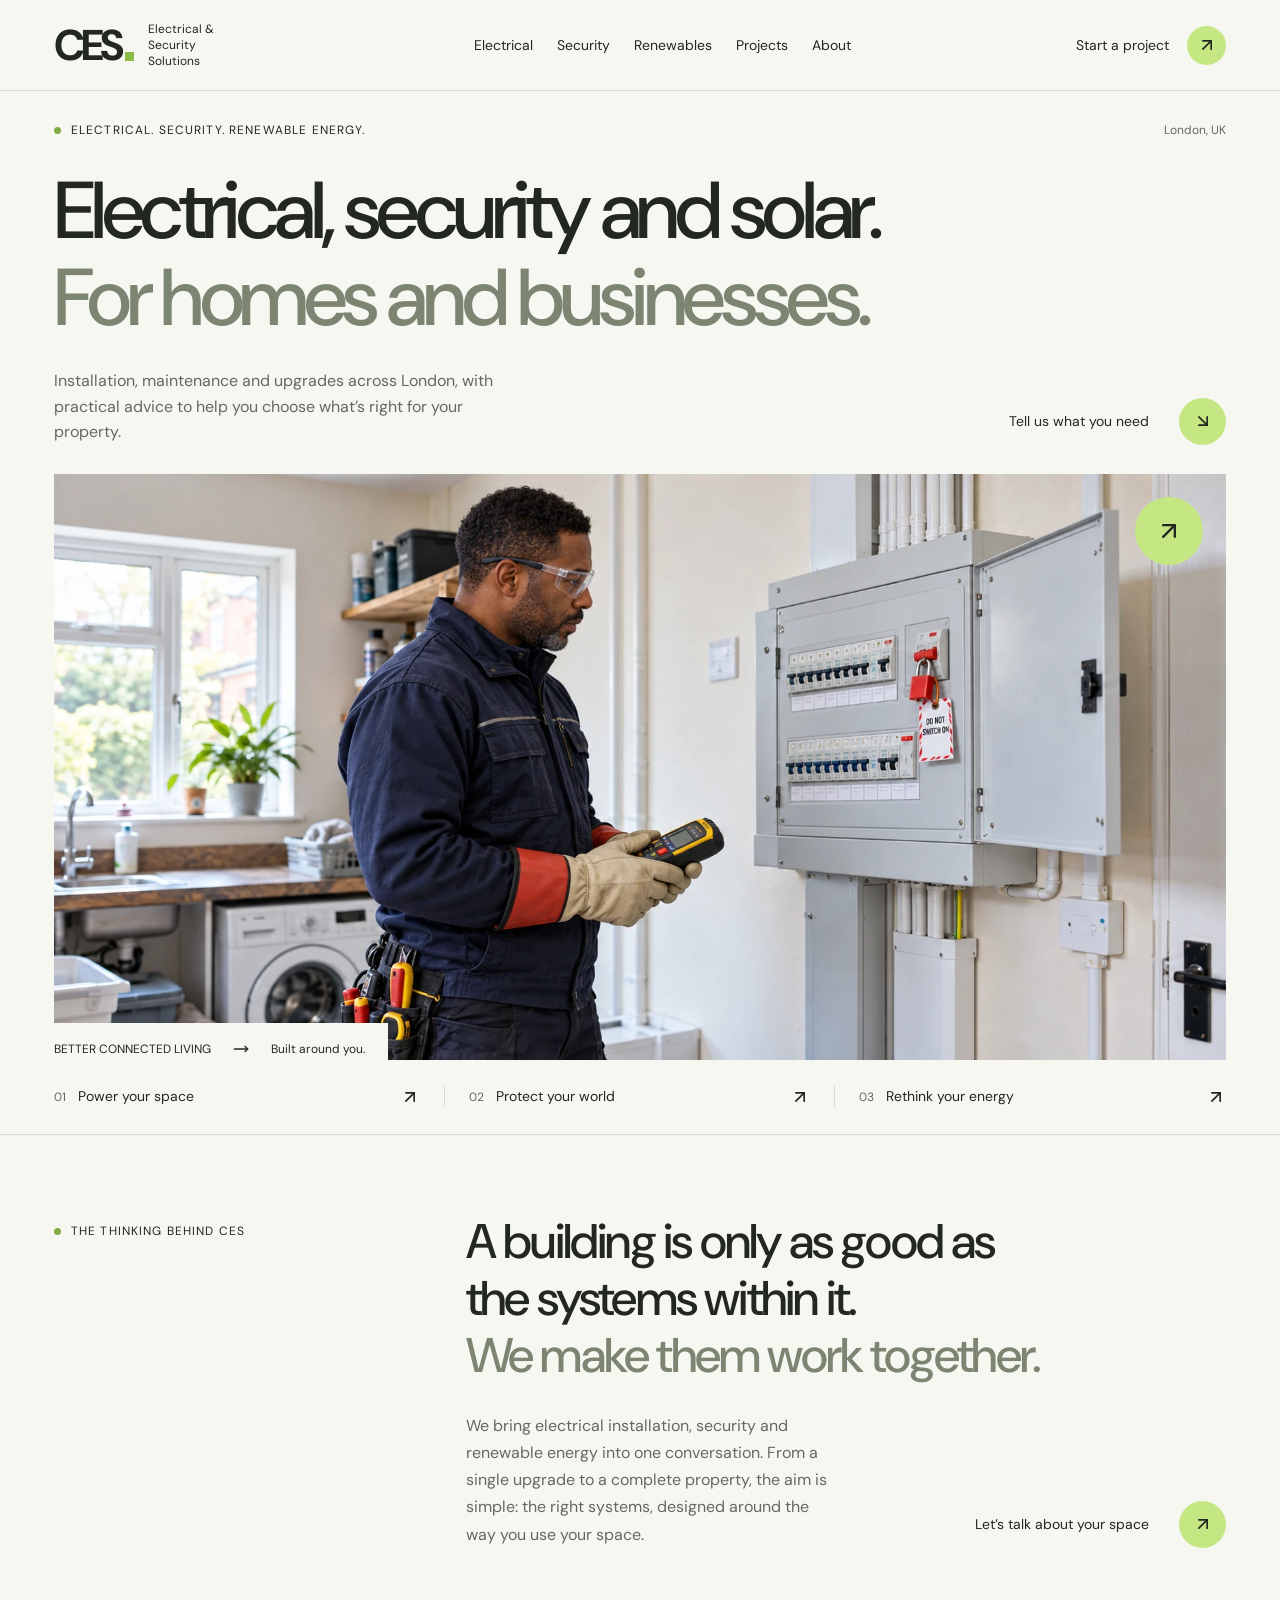
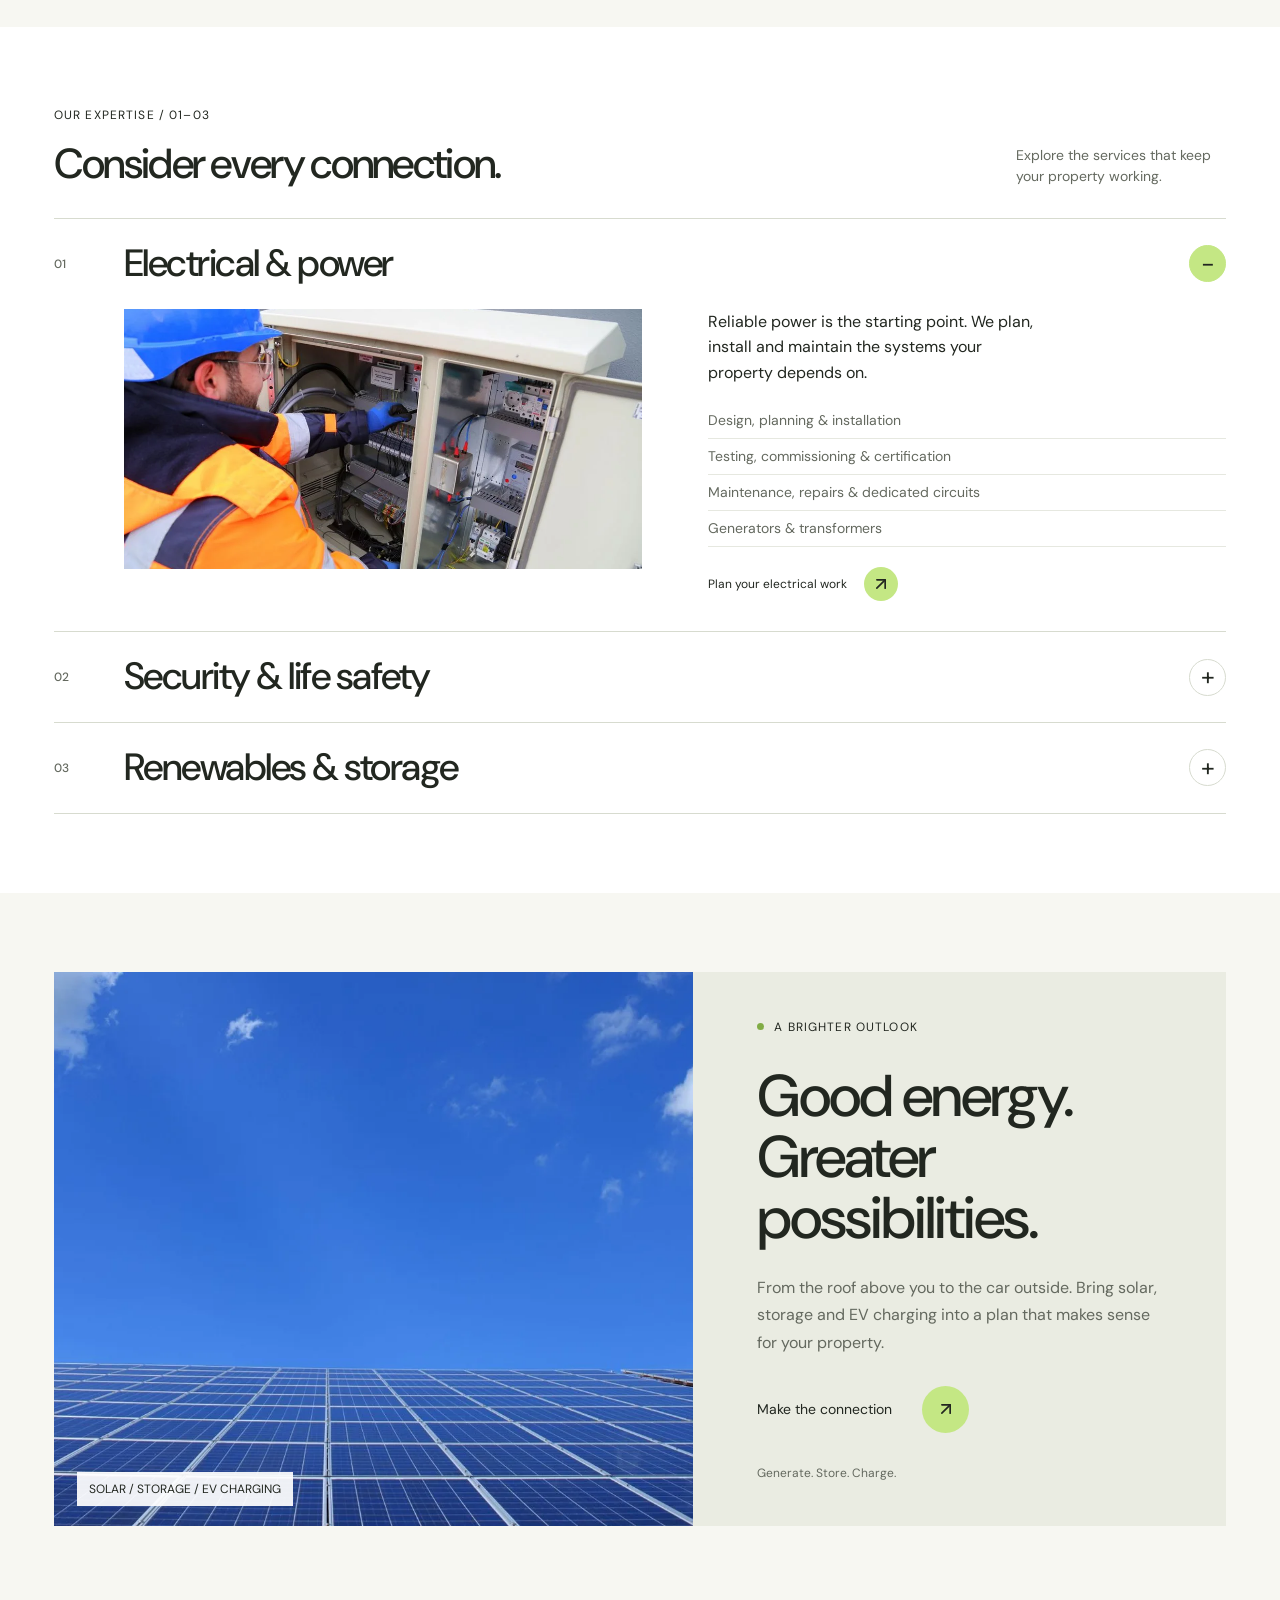
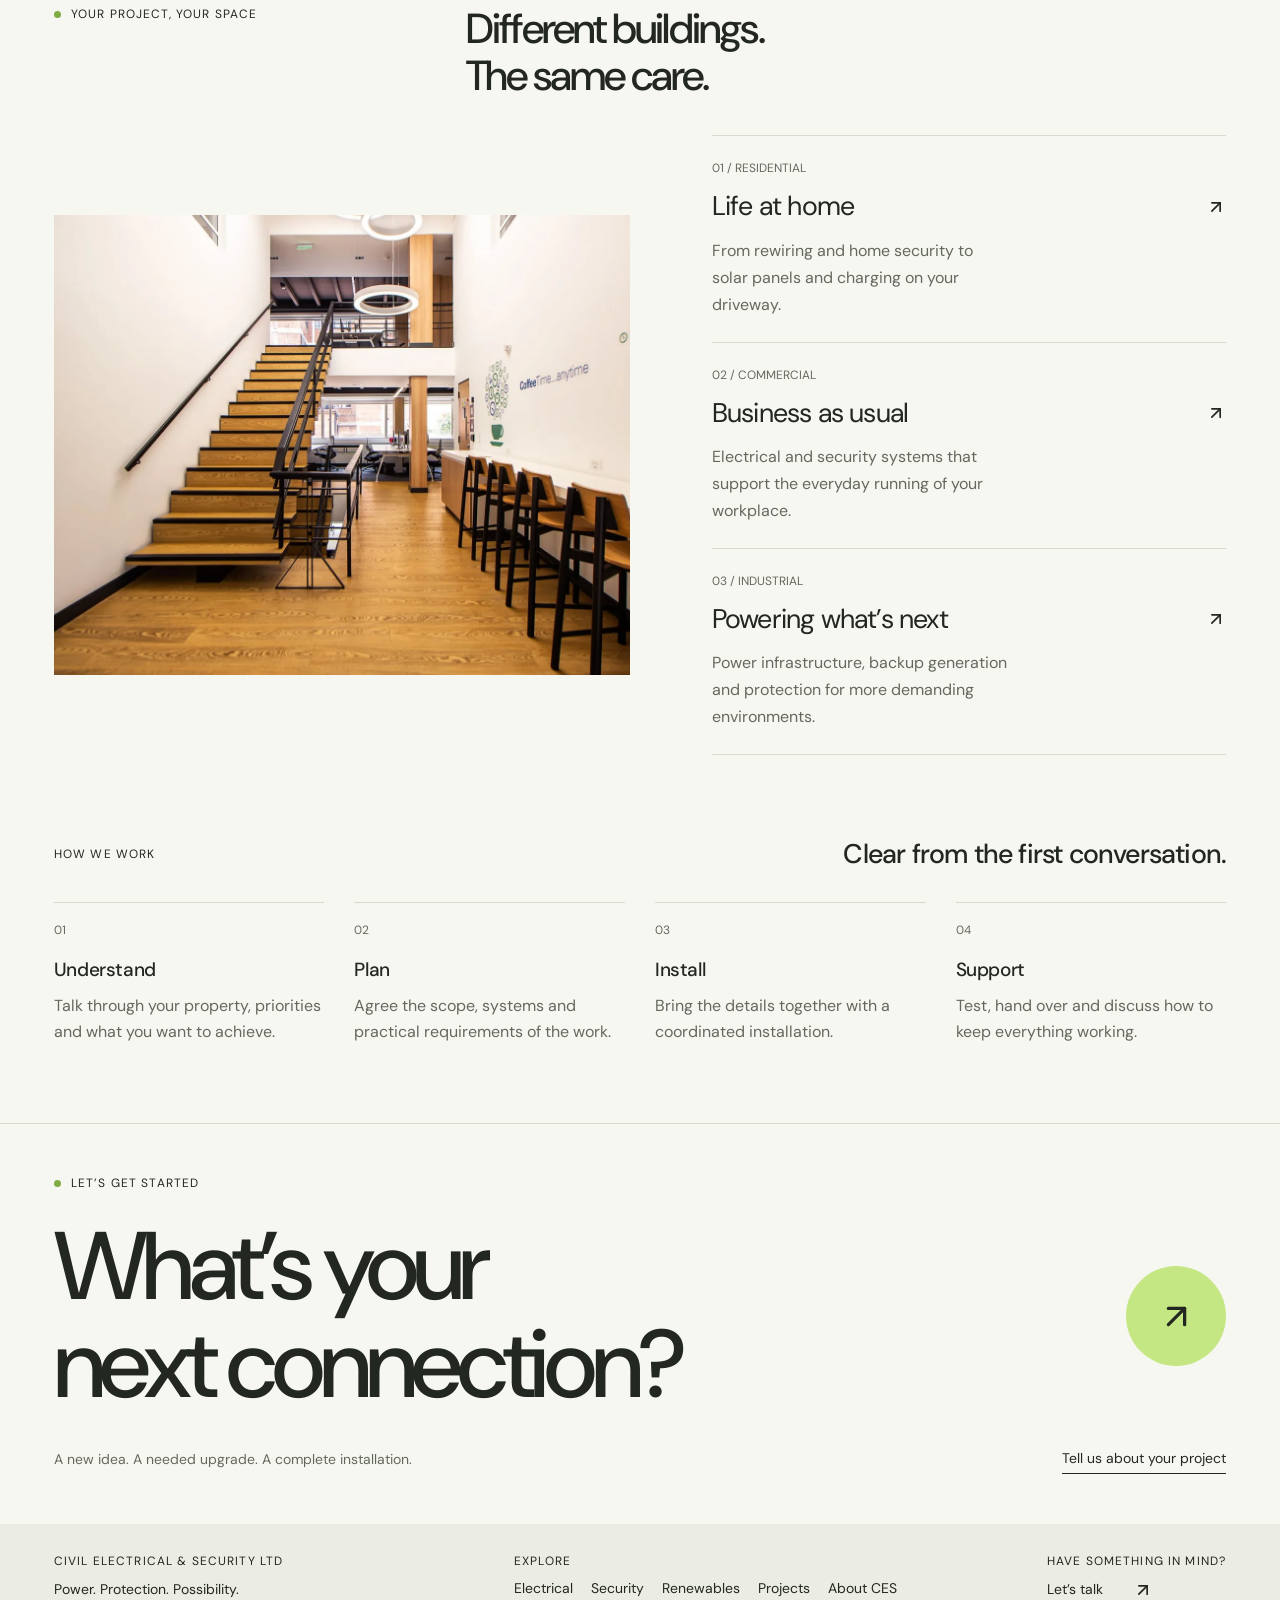
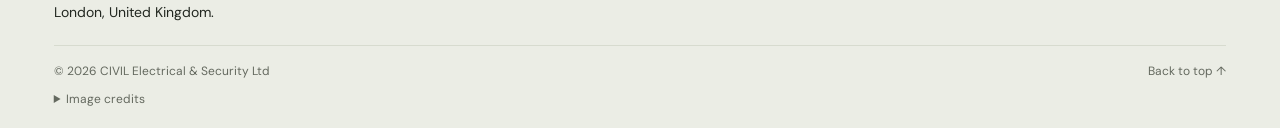
==== public/index.html @ d357e05a "Add files via upload" ====
<!doctype html>
<html lang="en-GB"><head><meta charset="utf-8"><meta name="viewport" content="width=device-width,initial-scale=1"><title>CES | Electrical, Security &amp; Renewable Energy</title><meta name="description" content="Electrical installation, security, solar, battery storage and EV charging for homes and businesses across London. Talk to CIVIL Electrical &amp; Security Ltd about your project."><link rel="icon" href="./favicon.svg" type="image/svg+xml"><link rel="stylesheet" href="./styles.css"><script defer src="./site.js"></script></head><body><link rel="preload" as="image" href="./images/electrician-hero.webp" fetchPriority="high"/><div id="ces-editorial"><a class="ce-skip" href="#ce-home">Skip to content</a><header class="ce-header ce-pad"><a class="ce-brand" href="#ce-home" aria-label="CES home"><span class="ce-wordmark">CES</span><span class="ce-brand-name">Electrical &amp;<br/>Security Solutions</span></a><nav class="ce-nav" aria-label="Main navigation"><a href="#ce-services" data-open="electrical">Electrical</a><a href="#ce-services" data-open="security">Security</a><a href="#ce-energy">Renewables</a><a href="#ce-spaces">Projects</a><a href="#ce-about">About</a></nav><a class="ce-header-cta" href="#ce-contact">Start a project <span class="ce-circle"><svg xmlns="http://www.w3.org/2000/svg" width="24" height="24" viewBox="0 0 24 24" fill="none" stroke="currentColor" stroke-width="2" stroke-linecap="round" stroke-linejoin="round" class="lucide lucide-arrow-up-right" aria-hidden="true"><path d="M7 7h10v10"></path><path d="M7 17 17 7"></path></svg></span></a><button class="ce-menu cursor-interaction" aria-label="Toggle navigation" aria-expanded="false" aria-controls="ce-mobile"><svg xmlns="http://www.w3.org/2000/svg" width="24" height="24" viewBox="0 0 24 24" fill="none" stroke="currentColor" stroke-width="2" stroke-linecap="round" stroke-linejoin="round" class="lucide lucide-menu" aria-hidden="true"><path d="M4 5h16"></path><path d="M4 12h16"></path><path d="M4 19h16"></path></svg></button></header><nav id="ce-mobile" class="ce-mobile ce-pad" aria-label="Mobile navigation" hidden=""><a href="#ce-services" data-open="electrical">Electrical</a><a href="#ce-services" data-open="security">Security</a><a href="#ce-energy">Renewables</a><a href="#ce-spaces">Projects</a><a href="#ce-about">About</a><a href="#ce-contact">Start a project</a></nav><main id="ce-home"><section class="ce-hero ce-pad"><div class="ce-hero-top"><span class="ce-kicker"><span class="ce-dot"></span>Electrical. Security. Renewable energy.</span><span class="ce-location">London, UK</span></div><h1>Electrical, security and solar.<br/><span>For homes and businesses.</span></h1><div class="ce-hero-bottom"><p>Installation, maintenance and upgrades across London, with practical advice to help you choose what’s right for your property.</p><a class="ce-link" href="#ce-contact">Tell us what you need <span class="ce-circle"><svg xmlns="http://www.w3.org/2000/svg" width="24" height="24" viewBox="0 0 24 24" fill="none" stroke="currentColor" stroke-width="2" stroke-linecap="round" stroke-linejoin="round" class="lucide lucide-arrow-down-right" aria-hidden="true"><path d="m7 7 10 10"></path><path d="M17 7v10H7"></path></svg></span></a></div><figure class="ce-hero-media"><img fetchPriority="high" src="./images/electrician-hero.webp" alt="Electrician wearing protective glasses and gloves inspecting an isolated electrical distribution board"/><a class="ce-image-corner" href="#ce-contact" aria-label="Start your project"><svg xmlns="http://www.w3.org/2000/svg" width="24" height="24" viewBox="0 0 24 24" fill="none" stroke="currentColor" stroke-width="2" stroke-linecap="round" stroke-linejoin="round" class="lucide lucide-arrow-up-right" aria-hidden="true"><path d="M7 7h10v10"></path><path d="M7 17 17 7"></path></svg></a><figcaption class="ce-image-note"><span>BETTER CONNECTED LIVING</span><svg xmlns="http://www.w3.org/2000/svg" width="24" height="24" viewBox="0 0 24 24" fill="none" stroke="currentColor" stroke-width="2" stroke-linecap="round" stroke-linejoin="round" class="lucide lucide-move-right" aria-hidden="true"><path d="M18 8L22 12L18 16"></path><path d="M2 12H22"></path></svg><span>Built around you.</span></figcaption></figure></section><div class="ce-stripe ce-pad"><a href="#ce-services" data-open="electrical"><span><small>01</small>Power your space</span><svg xmlns="http://www.w3.org/2000/svg" width="24" height="24" viewBox="0 0 24 24" fill="none" stroke="currentColor" stroke-width="2" stroke-linecap="round" stroke-linejoin="round" class="lucide lucide-arrow-up-right" aria-hidden="true"><path d="M7 7h10v10"></path><path d="M7 17 17 7"></path></svg></a><a href="#ce-services" data-open="security"><span><small>02</small>Protect your world</span><svg xmlns="http://www.w3.org/2000/svg" width="24" height="24" viewBox="0 0 24 24" fill="none" stroke="currentColor" stroke-width="2" stroke-linecap="round" stroke-linejoin="round" class="lucide lucide-arrow-up-right" aria-hidden="true"><path d="M7 7h10v10"></path><path d="M7 17 17 7"></path></svg></a><a href="#ce-energy"><span><small>03</small>Rethink your energy</span><svg xmlns="http://www.w3.org/2000/svg" width="24" height="24" viewBox="0 0 24 24" fill="none" stroke="currentColor" stroke-width="2" stroke-linecap="round" stroke-linejoin="round" class="lucide lucide-arrow-up-right" aria-hidden="true"><path d="M7 7h10v10"></path><path d="M7 17 17 7"></path></svg></a></div><section class="ce-intro ce-section ce-pad" id="ce-about"><span class="ce-kicker"><span class="ce-dot"></span>The thinking behind CES</span><div><h2>A building is only as good as<br/>the systems within it.<br/><span>We make them work together.</span></h2><div class="ce-intro-bottom"><p>We bring electrical installation, security and renewable energy into one conversation. From a single upgrade to a complete property, the aim is simple: the right systems, designed around the way you use your space.</p><a class="ce-link" href="#ce-contact">Let’s talk about your space <span class="ce-circle"><svg xmlns="http://www.w3.org/2000/svg" width="24" height="24" viewBox="0 0 24 24" fill="none" stroke="currentColor" stroke-width="2" stroke-linecap="round" stroke-linejoin="round" class="lucide lucide-arrow-up-right" aria-hidden="true"><path d="M7 7h10v10"></path><path d="M7 17 17 7"></path></svg></span></a></div></div></section><section class="ce-services ce-section ce-pad" id="ce-services"><div class="ce-service-heading"><div><span class="ce-kicker">Our expertise / 01–03</span><h2 style="margin-top:17px">Consider every connection.</h2></div><p>Explore the services that keep your property working.</p></div><article class="ce-service-item"><h3><button type="button" class="ce-service-toggle cursor-interaction" data-service="electrical" aria-expanded="true" aria-controls="ce-panel-electrical"><small>01</small><span>Electrical &amp; power</span><span class="ce-toggle-icon" aria-hidden="true">−</span></button></h3><div id="ce-panel-electrical" class="ce-service-body"><figure class="ce-service-picture"><img src="./images/electrical-installation.webp" alt="Electrician carrying out work on an electrical distribution panel" loading="lazy"/></figure><div><p>Reliable power is the starting point. We plan, install and maintain the systems your property depends on.</p><ul><li>Design, planning &amp; installation</li><li>Testing, commissioning &amp; certification</li><li>Maintenance, repairs &amp; dedicated circuits</li><li>Generators &amp; transformers</li></ul><a class="ce-link" href="#ce-contact" data-enquiry="electrical">Plan your electrical work <span class="ce-circle"><svg xmlns="http://www.w3.org/2000/svg" width="24" height="24" viewBox="0 0 24 24" fill="none" stroke="currentColor" stroke-width="2" stroke-linecap="round" stroke-linejoin="round" class="lucide lucide-arrow-up-right" aria-hidden="true"><path d="M7 7h10v10"></path><path d="M7 17 17 7"></path></svg></span></a></div></div></article><article class="ce-service-item"><h3><button type="button" class="ce-service-toggle cursor-interaction" data-service="security" aria-expanded="false" aria-controls="ce-panel-security"><small>02</small><span>Security &amp; life safety</span><span class="ce-toggle-icon" aria-hidden="true">+</span></button></h3><div id="ce-panel-security" class="ce-service-body" hidden=""><figure class="ce-service-picture ce-security"><img src="./images/security-camera.webp" alt="Wall-mounted surveillance camera" loading="lazy"/></figure><div><p>Protect the people and places that matter, with security systems planned as part of the whole building.</p><ul><li>CCTV &amp; surveillance systems</li><li>Access control &amp; intruder alarms</li><li>Fire alarms &amp; emergency lighting</li><li>Integrated smart security networks</li></ul><a class="ce-link" href="#ce-contact" data-enquiry="security">Talk about protection <span class="ce-circle"><svg xmlns="http://www.w3.org/2000/svg" width="24" height="24" viewBox="0 0 24 24" fill="none" stroke="currentColor" stroke-width="2" stroke-linecap="round" stroke-linejoin="round" class="lucide lucide-arrow-up-right" aria-hidden="true"><path d="M7 7h10v10"></path><path d="M7 17 17 7"></path></svg></span></a></div></div></article><article class="ce-service-item"><h3><button type="button" class="ce-service-toggle cursor-interaction" data-service="renewables" aria-expanded="false" aria-controls="ce-panel-renewables"><small>03</small><span>Renewables &amp; storage</span><span class="ce-toggle-icon" aria-hidden="true">+</span></button></h3><div id="ce-panel-renewables" class="ce-service-body" hidden=""><figure class="ce-service-picture"><img src="./images/solar-building.webp" alt="Solar panels integrated into a building roof in daylight" loading="lazy"/></figure><div><p>Make energy part of your property’s future. Generate it, store it and use it where it matters.</p><ul><li>Solar photovoltaic systems</li><li>Battery storage &amp; inverters</li><li>EV charger supply &amp; installation</li><li>Power planning &amp; system integration</li></ul><a class="ce-link" href="#ce-contact" data-enquiry="renewables">Explore your energy options <span class="ce-circle"><svg xmlns="http://www.w3.org/2000/svg" width="24" height="24" viewBox="0 0 24 24" fill="none" stroke="currentColor" stroke-width="2" stroke-linecap="round" stroke-linejoin="round" class="lucide lucide-arrow-up-right" aria-hidden="true"><path d="M7 7h10v10"></path><path d="M7 17 17 7"></path></svg></span></a></div></div></article></section><section class="ce-section"><div class="ce-energy" id="ce-energy"><figure class="ce-energy-photo"><img src="./images/solar-daylight.webp" alt="Blue solar panels beneath a bright sky" loading="lazy"/><span>SOLAR / STORAGE / EV CHARGING</span></figure><div class="ce-energy-content"><span class="ce-kicker"><span class="ce-dot"></span>A brighter outlook</span><h2>Good energy.<br/>Greater<br/>possibilities.</h2><p>From the roof above you to the car outside. Bring solar, storage and EV charging into a plan that makes sense for your property.</p><a class="ce-link" href="#ce-contact" data-enquiry="renewables">Make the connection <span class="ce-circle"><svg xmlns="http://www.w3.org/2000/svg" width="24" height="24" viewBox="0 0 24 24" fill="none" stroke="currentColor" stroke-width="2" stroke-linecap="round" stroke-linejoin="round" class="lucide lucide-arrow-up-right" aria-hidden="true"><path d="M7 7h10v10"></path><path d="M7 17 17 7"></path></svg></span></a><div class="ce-energy-tags">Generate. Store. Charge.</div></div></div></section><section class="ce-section ce-pad" id="ce-spaces" style="padding-top:0"><div class="ce-spaces-head"><span class="ce-kicker"><span class="ce-dot"></span>Your project, your space</span><h2>Different buildings.<br/>The same care.</h2></div><div class="ce-spaces-grid"><figure class="ce-interior"><img src="./images/workplace.webp" alt="Light-filled workplace with integrated lighting and open interiors" loading="lazy"/></figure><div><div class="ce-space"><small>01 / RESIDENTIAL</small><a href="#ce-contact" data-property="residential">Life at home <svg xmlns="http://www.w3.org/2000/svg" width="24" height="24" viewBox="0 0 24 24" fill="none" stroke="currentColor" stroke-width="2" stroke-linecap="round" stroke-linejoin="round" class="lucide lucide-arrow-up-right" aria-hidden="true"><path d="M7 7h10v10"></path><path d="M7 17 17 7"></path></svg></a><p>From rewiring and home security to solar panels and charging on your driveway.</p></div><div class="ce-space"><small>02 / COMMERCIAL</small><a href="#ce-contact" data-property="commercial">Business as usual <svg xmlns="http://www.w3.org/2000/svg" width="24" height="24" viewBox="0 0 24 24" fill="none" stroke="currentColor" stroke-width="2" stroke-linecap="round" stroke-linejoin="round" class="lucide lucide-arrow-up-right" aria-hidden="true"><path d="M7 7h10v10"></path><path d="M7 17 17 7"></path></svg></a><p>Electrical and security systems that support the everyday running of your workplace.</p></div><div class="ce-space"><small>03 / INDUSTRIAL</small><a href="#ce-contact" data-property="industrial">Powering what’s next <svg xmlns="http://www.w3.org/2000/svg" width="24" height="24" viewBox="0 0 24 24" fill="none" stroke="currentColor" stroke-width="2" stroke-linecap="round" stroke-linejoin="round" class="lucide lucide-arrow-up-right" aria-hidden="true"><path d="M7 7h10v10"></path><path d="M7 17 17 7"></path></svg></a><p>Power infrastructure, backup generation and protection for more demanding environments.</p></div></div></div></section><section class="ce-process ce-section ce-pad"><div class="ce-process-title"><span class="ce-kicker">How we work</span><h2>Clear from the first conversation.</h2></div><div class="ce-steps"><div class="ce-step"><small>01</small><h3>Understand</h3><p>Talk through your property, priorities and what you want to achieve.</p></div><div class="ce-step"><small>02</small><h3>Plan</h3><p>Agree the scope, systems and practical requirements of the work.</p></div><div class="ce-step"><small>03</small><h3>Install</h3><p>Bring the details together with a coordinated installation.</p></div><div class="ce-step"><small>04</small><h3>Support</h3><p>Test, hand over and discuss how to keep everything working.</p></div></div></section><section class="ce-contact ce-pad" id="ce-contact"><span class="ce-kicker"><span class="ce-dot"></span>Let’s get started</span><div class="ce-contact-heading"><h2>What’s your<br/>next connection?</h2><button class="ce-start cursor-interaction" type="button" aria-label="Open project enquiry" aria-controls="ce-enquiry" aria-expanded="false"><svg xmlns="http://www.w3.org/2000/svg" width="24" height="24" viewBox="0 0 24 24" fill="none" stroke="currentColor" stroke-width="2" stroke-linecap="round" stroke-linejoin="round" class="lucide lucide-arrow-up-right" aria-hidden="true"><path d="M7 7h10v10"></path><path d="M7 17 17 7"></path></svg></button></div><div class="ce-contact-bottom"><p>A new idea. A needed upgrade. A complete installation.</p><button type="button" class="ce-open-form cursor-interaction" aria-controls="ce-enquiry" aria-expanded="false">Tell us about your project</button></div><div class="ce-form-wrap" id="ce-enquiry" hidden=""><form id="enquiry-form" class="enquiry-form"><label class="field">Your name<input required="" maxLength="100" autoComplete="name" placeholder="Full name" name="name"/></label><label class="field">Email address<input type="email" required="" maxLength="200" autoComplete="email" placeholder="you@example.com" name="email"/></label><label class="field">Phone number (optional)<input type="tel" maxLength="35" autoComplete="tel" placeholder="Optional" name="phone"/></label><label class="field">Project postcode<input required="" maxLength="15" autoComplete="postal-code" placeholder="e.g. W1A 1AA" name="postcode"/></label><label class="field">What can we help with?<select name="service" required=""><option value="" disabled="" selected="">Choose a service</option><option value="electrical">Electrical &amp; power</option><option value="security">Security &amp; life safety</option><option value="renewables">Renewable energy &amp; storage</option><option value="multiple">More than one service</option></select></label><label class="field">Property type<select name="customer" required=""><option value="" disabled="" selected="">Choose property type</option><option value="residential">Residential</option><option value="commercial">Commercial</option><option value="industrial">Industrial</option><option value="other">Other / not sure</option></select></label><label class="field full">Tell us about your project<textarea name="message" required="" minLength="10" maxLength="4000" placeholder="What do you need, and when are you hoping to get started?"></textarea></label><label class="honeypot" aria-hidden="true">Website<input tabindex="-1" autoComplete="off" name="website"/></label><p class="form-privacy full">Your details will be stored with your enquiry so CES can review your project. Only share information you are comfortable providing for this purpose.</p><p id="form-error" class="form-error full" role="alert" hidden=""></p><button type="submit" class="button submit-button full">Send project enquiry<svg xmlns="http://www.w3.org/2000/svg" width="24" height="24" viewBox="0 0 24 24" fill="none" stroke="currentColor" stroke-width="2" stroke-linecap="round" stroke-linejoin="round" class="lucide lucide-arrow-up-right" aria-hidden="true"><path d="M7 7h10v10"></path><path d="M7 17 17 7"></path></svg></button></form><div id="form-success" class="form-success" role="status" hidden=""><h3>Your enquiry is saved.</h3><p>Thank you for sharing your project details.</p><p>Reference: <strong id="enquiry-reference"></strong></p><button class="button" id="new-enquiry" type="button">Start another enquiry<svg xmlns="http://www.w3.org/2000/svg" width="24" height="24" viewBox="0 0 24 24" fill="none" stroke="currentColor" stroke-width="2" stroke-linecap="round" stroke-linejoin="round" class="lucide lucide-arrow-up-right" aria-hidden="true"><path d="M7 7h10v10"></path><path d="M7 17 17 7"></path></svg></button></div></div></section></main><footer class="ce-footer ce-pad"><div class="ce-footer-main"><div><span class="ce-kicker">CIVIL Electrical &amp; Security Ltd</span><p>Power. Protection. Possibility.<br/>London, United Kingdom.</p></div><div><span class="ce-kicker">Explore</span><nav class="ce-footer-links" aria-label="Footer navigation"><a href="#ce-services" data-open="electrical">Electrical</a><a href="#ce-services" data-open="security">Security</a><a href="#ce-energy">Renewables</a><a href="#ce-spaces">Projects</a><a href="#ce-about">About CES</a></nav></div><div><span class="ce-kicker">Have something in mind?</span><a class="ce-link" href="#ce-contact">Let’s talk <svg xmlns="http://www.w3.org/2000/svg" width="24" height="24" viewBox="0 0 24 24" fill="none" stroke="currentColor" stroke-width="2" stroke-linecap="round" stroke-linejoin="round" class="lucide lucide-arrow-up-right" aria-hidden="true"><path d="M7 7h10v10"></path><path d="M7 17 17 7"></path></svg></a></div></div><div class="ce-footer-bottom"><span>© 2026 CIVIL Electrical &amp; Security Ltd</span><a href="#ce-home">Back to top ↑</a></div><details class="ce-credits"><summary>Image credits</summary><p>Images illustrate service applications and are not presented as completed CES work. Hero: original commissioned illustration. Stock photography: <a href="https://www.pexels.com/photo/electrician-by-fuse-box-17842832/" target="_blank" rel="noopener">Electrical: Fatih Yurtman</a>; <a href="https://www.pexels.com/photo/white-surveillance-camera-3205737/" target="_blank" rel="noopener">Security: cottonbro studio</a>; <a href="https://www.pexels.com/photo/blue-solar-panels-under-sunny-sky-371900/" target="_blank" rel="noopener">Solar panels</a>; <a href="https://www.pexels.com/photo/modern-building-with-solar-panels-under-clear-sky-37615218/" target="_blank" rel="noopener">Solar building</a>; <a href="https://www.pexels.com/photo/contemporary-office-space-8476467/" target="_blank" rel="noopener">Interior: Gustavo Galeano Maz</a>. All via Pexels.</p></details></footer></div><noscript><p style="padding:20px">Please enable JavaScript to use the navigation menu and enquiry form.</p></noscript></body></html>
---- public/styles.css ----
@import url('https://fonts.googleapis.com/css2?family=DM+Sans:wght@400;500;600;700&display=swap');
:root{--background:#f7f7f2;--foreground:#222720;--card:#fff;--card-foreground:#222720;--popover:#fff;--popover-foreground:#222720;--primary:#c4e784;--primary-foreground:#222720;--secondary:#ebede5;--secondary-foreground:#222720;--muted:#ebede5;--muted-foreground:#64695f;--accent:#ebede5;--accent-foreground:#222720;--destructive:#a52d28;--border:#d7dbcf;--input:#d7dbcf;--ring:#467322;--radius:0px}
html{scroll-behavior:smooth}body{margin:0;background:#f7f7f2;color:#222720;font-family:'DM Sans',Arial,sans-serif;font-size:16px} [data-slot=select-content]{font-size:16px;background:white;color:#222720}

#ces-editorial{
 --ce-paper:#f7f7f2;--ce-ink:#222720;--ce-muted:#64695f;--ce-line:#d7dbcf;--ce-green:#c4e784;--ce-deep:#467322;
 color-scheme:light;background:var(--ce-paper);color:var(--ce-ink);font-family:'DM Sans',Arial,sans-serif;font-size:15px;line-height:1.5;width:100%;isolation:isolate;
 *{box-sizing:border-box} h1,h2,h3,p,figure{margin:0} h1,h2,h3{font-family:inherit;font-weight:500} a{color:inherit;text-decoration:none} button,input,select,textarea{font:inherit} button{color:inherit} img{display:block;width:100%;height:100%;object-fit:cover} svg{width:20px;height:20px;flex-shrink:0} [hidden]{display:none!important} button,a{touch-action:manipulation} a:hover{color:var(--ce-deep)}
 .ce-pad{padding-left:4.2%;padding-right:4.2%}.ce-kicker{font-size:11px;letter-spacing:1.15px;text-transform:uppercase;display:flex;align-items:center;gap:10px}.ce-dot{width:7px;height:7px;background:#81ac45;border-radius:50%;display:inline-block;flex-shrink:0}.ce-header{height:91px;display:flex;align-items:center;justify-content:space-between;border-bottom:1px solid var(--ce-line);gap:24px}.ce-brand{display:flex;align-items:center;gap:14px}.ce-wordmark{font-size:43px;letter-spacing:-4px;line-height:1;font-weight:700;display:flex;align-items:flex-end}.ce-wordmark::after{content:'';display:block;width:9px;height:9px;background:#8cbc45;margin:0 0 6px 5px}.ce-brand-name{font-size:10px;line-height:1.35;max-width:100px}.ce-nav{display:flex;gap:24px;font-size:12px}.ce-header-cta{font-size:12px;display:flex;align-items:center;gap:18px}.ce-circle{display:inline-flex;align-items:center;justify-content:center;background:var(--ce-green);border-radius:50%;width:39px;height:39px;flex-shrink:0}.ce-menu{display:none;border:1px solid var(--ce-line);background:transparent;padding:10px;border-radius:50%}.ce-mobile{padding-top:14px;padding-bottom:14px;border-bottom:1px solid var(--ce-line)}.ce-mobile a{display:block;padding:10px}
 .ce-hero{padding-top:30px}.ce-hero-top{display:flex;justify-content:space-between;gap:20px;align-items:center}.ce-location{font-size:11px;color:var(--ce-muted)}.ce-hero h1{font-size:clamp(48px,8.5vw,116px);line-height:1.02;letter-spacing:-.06em;margin:28px 0 27px}.ce-hero h1 span{color:#7c8571}.ce-hero-bottom{display:flex;align-items:end;justify-content:space-between;gap:30px;margin-bottom:29px}.ce-hero-bottom p{max-width:440px;font-size:14px;color:var(--ce-muted);line-height:1.6}.ce-link{display:inline-flex;gap:30px;align-items:center;font-size:13px;white-space:nowrap}.ce-link .ce-circle{width:47px;height:47px}.ce-link:hover .ce-circle{background:#afd66a;transform:translateX(3px)}.ce-circle{transition:transform .2s,background .2s}.ce-hero-media{position:relative;height:420px;overflow:hidden}.ce-hero-media img{object-position:50% 54%}.ce-image-note{position:absolute;left:0;bottom:0;background:var(--ce-paper);padding:17px 23px 2px 0;display:flex;gap:22px;align-items:center;font-size:11px}.ce-image-note svg{width:16px;height:16px}.ce-image-corner{position:absolute;right:23px;top:23px;background:var(--ce-green);height:68px;width:68px;border-radius:50%;display:flex;align-items:center;justify-content:center}.ce-image-corner svg{width:28px;height:28px}.ce-stripe{display:grid;grid-template-columns:repeat(3,1fr);border-bottom:1px solid var(--ce-line);padding-top:26px;padding-bottom:27px}.ce-stripe a{display:flex;align-items:center;justify-content:space-between;gap:12px;padding:0 24px;border-right:1px solid var(--ce-line);font-size:14px}.ce-stripe a:first-child{padding-left:0}.ce-stripe a:last-child{border:0;padding-right:0}.ce-stripe small{font-size:10px;color:var(--ce-muted);margin-right:12px}
 .ce-section{padding-top:79px;padding-bottom:79px}.ce-intro{display:grid;grid-template-columns:1fr 2.1fr;gap:50px}.ce-intro .ce-kicker{align-self:start;margin-top:8px}.ce-intro h2{font-size:clamp(29px,3.8vw,50px);letter-spacing:-1.8px;line-height:1.17}.ce-intro h2 span{color:#7c8571}.ce-intro-bottom{display:grid;grid-template-columns:1fr 1fr;gap:28px;margin-top:27px}.ce-intro-bottom p{font-size:13px;line-height:1.7;color:var(--ce-muted)}.ce-intro-bottom .ce-link{align-self:end;justify-self:end}
 .ce-services{background:#fff}.ce-service-heading{display:flex;justify-content:space-between;gap:30px;align-items:end;margin-bottom:31px}.ce-service-heading h2{font-size:42px;letter-spacing:-1.7px;line-height:1.1}.ce-service-heading>p{font-size:12px;color:var(--ce-muted);max-width:210px}.ce-service-item{border-top:1px solid var(--ce-line)}.ce-service-item:last-child{border-bottom:1px solid var(--ce-line)}.ce-service-toggle{background:none;border:0;display:grid;grid-template-columns:55px 1fr 45px;gap:15px;align-items:center;width:100%;text-align:left;padding:22px 0}.ce-service-toggle>small{font-size:11px;align-self:center;color:var(--ce-muted)}.ce-service-toggle>span:nth-child(2){font-size:38px;letter-spacing:-1.5px;line-height:1.2}.ce-toggle-icon{height:37px;width:37px;border:1px solid var(--ce-line);border-radius:50%;display:flex;align-items:center;justify-content:center;justify-self:end;font-size:25px;font-weight:400}.ce-service-toggle[aria-expanded=true] .ce-toggle-icon{background:var(--ce-green);border-color:var(--ce-green)}.ce-service-body{display:grid;grid-template-columns:1fr 1fr;gap:6%;padding:0 0 30px 70px}.ce-service-picture{height:260px;overflow:hidden}.ce-service-picture img{object-position:50% 35%}.ce-service-body p{font-size:15px;line-height:1.6;max-width:330px}.ce-service-body ul{padding:0;list-style:none;margin:18px 0 20px;color:var(--ce-muted);font-size:12px;line-height:1.5}.ce-service-body li{padding:7px 0;border-bottom:1px solid #e6e8e0}.ce-service-body .ce-link{font-size:12px;gap:17px}.ce-service-body .ce-circle{height:34px;width:34px}.ce-security img{object-position:50% 70%}.ce-service-note{font-size:10px;color:var(--ce-muted);margin-top:17px}
 .ce-energy{margin:0 4.2%;display:grid;grid-template-columns:1.2fr 1fr;background:#eaece2;min-height:480px}.ce-energy-photo{position:relative;min-width:0;overflow:hidden}.ce-energy-photo>img{position:absolute;inset:0;object-position:50% 65%}.ce-energy-photo>span{position:absolute;bottom:20px;left:23px;font-size:10px;background:rgba(255,255,255,.92);padding:8px 12px}.ce-energy-content{padding:46px 12% 42px;display:flex;flex-direction:column;align-items:start}.ce-energy h2{font-size:clamp(36px,4.6vw,60px);letter-spacing:-2px;line-height:1.04;margin:30px 0 25px}.ce-energy p{font-size:13px;line-height:1.7;color:var(--ce-muted);margin-bottom:30px}.ce-energy .ce-link{margin-top:auto}.ce-energy-tags{font-size:10px;margin-top:30px;color:var(--ce-muted);line-height:1.8}
 .ce-spaces-head{display:grid;grid-template-columns:1fr 2.1fr;gap:50px;align-items:start;margin-bottom:36px}.ce-spaces-head h2{font-size:42px;letter-spacing:-1.8px;line-height:1.12}.ce-spaces-grid{display:grid;grid-template-columns:1.12fr 1fr;gap:7%;align-items:center}.ce-interior{height:460px;overflow:hidden}.ce-interior img{object-position:45% 50%}.ce-space{border-bottom:1px solid var(--ce-line);padding:23px 0}.ce-space:first-child{border-top:1px solid var(--ce-line)}.ce-space a{display:flex;align-items:center;justify-content:space-between;gap:20px;font-size:27px;letter-spacing:-.8px}.ce-space p{font-size:13px;line-height:1.7;color:var(--ce-muted);margin-top:10px;max-width:300px}.ce-space small{font-size:10px;letter-spacing:0;margin-bottom:9px;display:block;color:var(--ce-muted)}
 .ce-process{padding-top:0}.ce-process-title{display:flex;justify-content:space-between;gap:30px;margin-bottom:28px;align-items:center}.ce-process-title h2{font-size:27px;letter-spacing:-.8px}.ce-steps{display:grid;grid-template-columns:repeat(4,1fr);gap:30px}.ce-step{border-top:1px solid var(--ce-line);padding-top:15px}.ce-step small{color:var(--ce-muted);font-size:10px}.ce-step h3{font-size:19px;margin:15px 0 9px;letter-spacing:-.4px}.ce-step p{color:var(--ce-muted);font-size:12px;line-height:1.6}
 .ce-contact{border-top:1px solid var(--ce-line);padding-top:50px;padding-bottom:50px}.ce-contact-heading{display:flex;justify-content:space-between;align-items:center;gap:35px;margin-top:26px}.ce-contact h2{font-size:clamp(42px,7.5vw,96px);line-height:1.02;letter-spacing:-.055em}.ce-start{border:0;background:var(--ce-green);width:100px;height:100px;border-radius:50%;display:flex;align-items:center;justify-content:center;flex-shrink:0}.ce-start svg{width:39px;height:39px}.ce-start:hover{background:#afd66a}.ce-contact-bottom{display:flex;justify-content:space-between;align-items:center;margin-top:30px;gap:25px;font-size:12px;color:var(--ce-muted)}.ce-contact-bottom button{border:0;border-bottom:1px solid var(--ce-ink);padding:4px 0;background:transparent;color:var(--ce-ink);font-size:13px}.ce-form-wrap{padding-top:40px;max-width:750px;margin-left:auto}.ce-form{display:grid;grid-template-columns:1fr 1fr;gap:20px}.ce-field{display:flex;flex-direction:column;gap:8px;font-size:12px}.ce-field input,.ce-field select,.ce-field textarea{background:white;border:1px solid var(--ce-line);border-radius:0;padding:12px;color:var(--ce-ink);font-size:16px;min-width:0;width:100%}.ce-full{grid-column:1/-1}.ce-field textarea{min-height:100px;resize:vertical}.ce-submit{background:var(--ce-ink);color:white;border:0;padding:14px 24px;justify-self:start;font-size:13px;display:flex;align-items:center;gap:30px}.ce-feedback{font-size:14px;padding:15px 0}.ce-form-privacy{font-size:11px;color:var(--ce-muted)}
 .ce-footer{background:#ebede5;padding-top:31px;padding-bottom:20px}.ce-footer-main{display:grid;grid-template-columns:1.2fr 1fr 1fr;gap:30px}.ce-footer-main p{font-size:12px;line-height:1.6}.ce-footer-links{display:flex;flex-wrap:wrap;gap:8px 20px;max-width:220px;font-size:12px}.ce-footer-main .ce-kicker{margin-bottom:13px;font-size:10px}.ce-big-brand{font-size:clamp(125px,26vw,340px);line-height:.86;font-weight:700;letter-spacing:-.09em;margin:45px 0 26px;border-bottom:1px solid #d1d6c7;padding-bottom:25px;display:flex;align-items:baseline}.ce-big-brand>span{color:#98bd62}.ce-big-brand>small{margin-left:auto;font-size:12px;letter-spacing:0;line-height:1.5;font-weight:400;text-align:right}.ce-footer-bottom{display:flex;justify-content:space-between;gap:20px;font-size:10px;color:var(--ce-muted)}.ce-credits{font-size:10px;margin-top:15px;color:var(--ce-muted)}.ce-credits p{margin-top:10px;max-width:740px}.ce-credits a{text-decoration:underline}
 @media(min-width:1400px){.ce-hero h1{font-size:116px}.ce-hero-media{height:540px}}
 @media(max-width:850px){.ce-brand-name{display:none}.ce-nav{gap:16px}.ce-header{height:80px}.ce-hero h1{font-size:68px}.ce-intro,.ce-spaces-head{gap:30px;grid-template-columns:.7fr 2fr}.ce-service-toggle>span:nth-child(2){font-size:32px}.ce-energy-content{padding-left:9%;padding-right:9%}.ce-energy{min-height:420px}.ce-energy h2{font-size:40px}.ce-interior{height:420px}}
 @media(max-width:620px){.ce-pad{padding-left:6%;padding-right:6%}.ce-nav,.ce-header-cta{display:none}.ce-menu{display:flex}.ce-header{height:76px}.ce-brand-name{display:block}.ce-wordmark{font-size:39px}.ce-hero{padding-top:25px}.ce-hero h1{font-size:clamp(35px,9.2vw,56px);letter-spacing:-.06em;margin-top:25px}.ce-kicker,.ce-location{font-size:10px;letter-spacing:.5px}.ce-hero-top{gap:12px}.ce-hero-bottom{align-items:start;flex-direction:column;gap:19px}.ce-hero-bottom p{font-size:13px;max-width:350px}.ce-hero-bottom .ce-link{width:100%;justify-content:space-between}.ce-hero-media{height:350px;margin-left:-6.82%;margin-right:-6.82%}.ce-hero-media img{object-position:50% 55%}.ce-image-note{left:6%;padding:11px 15px;font-size:10px;gap:15px}.ce-image-corner{width:52px;height:52px;top:17px;right:17px}.ce-stripe{padding-top:20px;padding-bottom:20px;gap:12px}.ce-stripe a{padding:0;border-right:0;font-size:11px;justify-content:flex-start;gap:5px}.ce-stripe small{display:none}.ce-stripe svg{width:14px;height:14px}.ce-section{padding-top:50px;padding-bottom:50px}.ce-intro,.ce-spaces-head{grid-template-columns:1fr;gap:22px}.ce-intro h2{font-size:31px;letter-spacing:-1px}.ce-intro-bottom{grid-template-columns:1fr;gap:20px}.ce-intro-bottom .ce-link{justify-self:start}.ce-service-heading h2{font-size:33px}.ce-service-heading>p{display:none}.ce-service-toggle{grid-template-columns:26px 1fr 32px;gap:8px;padding:21px 0}.ce-service-toggle>span:nth-child(2){font-size:25px;letter-spacing:-.8px}.ce-toggle-icon{width:31px;height:31px;font-size:22px}.ce-service-body{grid-template-columns:1fr;padding-left:0;gap:22px}.ce-service-picture{height:245px}.ce-service-body p{max-width:100%}.ce-service-body ul{font-size:13px}.ce-energy{margin:0;grid-template-columns:1fr}.ce-energy-photo{height:330px}.ce-energy-content{padding:31px 6% 36px}.ce-energy h2{font-size:45px;margin:22px 0}.ce-energy h2 br{display:block}.ce-energy p{max-width:360px}.ce-energy-tags{margin-top:20px}.ce-spaces-head h2{font-size:33px}.ce-spaces-grid{grid-template-columns:1fr;gap:24px}.ce-interior{height:360px}.ce-space p{max-width:100%}.ce-process{padding-top:0}.ce-process-title{align-items:start;flex-direction:column;gap:16px}.ce-steps{grid-template-columns:1fr 1fr;gap:26px}.ce-contact-heading{gap:15px}.ce-contact h2{font-size:45px}.ce-start{width:66px;height:66px}.ce-start svg{width:28px;height:28px}.ce-contact-bottom{align-items:start;flex-direction:column;gap:17px}.ce-form{grid-template-columns:1fr}.ce-footer-main{grid-template-columns:1fr 1fr;gap:25px}.ce-footer-main>div:first-child{grid-column:1/-1}.ce-big-brand{font-size:37vw;letter-spacing:-.09em;margin-top:34px}.ce-big-brand>small{font-size:10px;max-width:91px}.ce-footer-bottom{font-size:9px}.ce-contact{padding-top:34px;padding-bottom:34px}}
 @media(prefers-reduced-motion:reduce){.ce-circle{transition:none}}
}

#ces-editorial{max-width:1800px;margin-inline:auto;
.ce-brand-name,.ce-kicker,.ce-location,.ce-image-note,.ce-stripe small,.ce-service-toggle>small,.ce-energy-photo>span,.ce-energy-tags,.ce-space small,.ce-step small,.ce-footer-main .ce-kicker,.ce-credits,.ce-footer-bottom{font-size:12px}
.ce-nav,.ce-header-cta,.ce-link,.ce-footer-links,.ce-footer-main p,.ce-contact-bottom,.ce-contact-bottom button{font-size:14px}
.ce-hero-bottom p,.ce-intro-bottom p,.ce-service-body p,.ce-energy p,.ce-space p,.ce-step p{font-size:16px}
.ce-service-body ul{font-size:14px}.ce-service-heading>p{font-size:14px}
.ce-form-wrap{max-width:800px}.enquiry-form{display:grid;grid-template-columns:1fr 1fr;gap:22px}.field{display:flex;flex-direction:column;gap:9px;font-size:14px}.field input,.field textarea,.field [data-slot=select-trigger]{border:1px solid var(--ce-line);background:white;border-radius:0;padding:12px;width:100%;font-size:16px;min-height:50px;box-shadow:none}.field textarea{min-height:125px;resize:vertical}.full{grid-column:1/-1}.form-privacy{font-size:13px;color:var(--ce-muted)}.form-error{color:#a52d28;font-size:14px}.button{display:flex;align-items:center;justify-content:space-between;gap:24px;background:var(--ce-ink);color:white;border:0;padding:15px 23px;font-size:14px}.submit-button{justify-content:center}.submit-button:disabled{opacity:.65;cursor:wait}.form-success{border-top:2px solid var(--ce-deep);padding:25px 0}.form-success h3{font-size:28px;margin:15px 0}.form-success p{font-size:16px;margin:12px 0}.form-success .button{margin-top:20px}.honeypot{position:absolute;left:-10000px;width:1px;height:1px;overflow:hidden}.ce-menu,.ce-start,.ce-open-form,.ce-service-toggle,button{cursor:pointer}
.ce-skip{position:absolute;left:15px;top:-100px;z-index:100;background:var(--ce-green);padding:15px}.ce-skip:focus{top:10px} a:focus-visible,button:focus-visible,input:focus-visible,textarea:focus-visible{outline:2px solid var(--ce-deep);outline-offset:4px}
@media(max-width:620px){.ce-hero-top{flex-wrap:wrap}.ce-kicker,.ce-location{font-size:12px}.ce-stripe a{font-size:12px}.ce-image-note{font-size:11px}.ce-intro h2 br{display:none}.ce-contact h2{font-size:clamp(33px,8.9vw,45px)}.ce-contact-heading{gap:10px}.ce-start{width:58px;height:58px}.ce-footer-bottom{flex-wrap:wrap;font-size:12px}.ce-form-wrap .enquiry-form{grid-template-columns:1fr}.ce-big-brand{font-size:35vw}.ce-big-brand small{font-size:12px}.ce-nav a,.ce-footer-links a{padding:7px 0}}
@media(prefers-reduced-motion:reduce){html{scroll-behavior:auto}*{scroll-behavior:auto!important}}
}

/* Compact footer, with practical links and credits. */
#ces-editorial .ce-footer{padding-top:28px;padding-bottom:20px}
#ces-editorial .ce-footer-main{grid-template-columns:1.2fr 1.4fr auto;gap:24px;align-items:start}
#ces-editorial .ce-footer-main .ce-kicker{margin-bottom:8px}
#ces-editorial .ce-footer-links{max-width:none;gap:8px 18px}
#ces-editorial .ce-footer-bottom{border-top:1px solid var(--ce-line);margin-top:22px;padding-top:16px}
#ces-editorial .ce-credits{margin-top:10px}
@media(max-width:620px){
 #ces-editorial .ce-footer-main{grid-template-columns:1fr auto;gap:18px}
 #ces-editorial .ce-footer-main>div:first-child{grid-column:1/-1}
 #ces-editorial .ce-footer-links{max-width:220px;gap:4px 16px}
 #ces-editorial .ce-footer-bottom{margin-top:18px;padding-top:14px}
}

/* Keep the electrician, PPE and electrical board visible together. */
#ces-editorial .ce-hero-media{height:auto;aspect-ratio:2/1}
#ces-editorial .ce-hero-media img{object-position:50% 25%}
@media(max-width:620px){
 #ces-editorial .ce-hero-media{height:auto;aspect-ratio:4/3}
 #ces-editorial .ce-hero-media img{object-position:60% 30%}
}

/* Fit the approved, descriptive headline across screen sizes. */
#ces-editorial .ce-hero h1{font-size:clamp(36px,6.3vw,90px);line-height:1.08;letter-spacing:-.055em}
@media(max-width:620px){#ces-editorial .ce-hero h1{font-size:clamp(34px,8.8vw,52px)}}

/* Mobile enquiry button and intrinsically sized energy content. */
@media(max-width:620px){
 #ces-editorial .ce-hero-bottom .ce-link{justify-content:center;text-align:center;min-height:52px;padding:14px 18px;border:2px solid #81ac45;border-radius:0;white-space:normal;gap:0}
 #ces-editorial .ce-hero-bottom .ce-link .ce-circle{display:none}
 #ces-editorial .ce-hero-bottom .ce-link:hover{background:var(--ce-green);color:var(--ce-ink)}
 #ces-editorial .ce-energy{grid-template-columns:minmax(0,1fr);width:100%;max-width:100%}
 #ces-editorial .ce-energy-content{min-width:0;max-width:100%}
 #ces-editorial .ce-energy h2{font-size:clamp(32px,10vw,45px);max-width:100%;overflow-wrap:anywhere;line-height:1.08}
 #ces-editorial .ce-energy-content>p{max-width:100%}
 #ces-editorial .ce-energy .ce-link{max-width:100%;white-space:normal;gap:20px}
}

*,*::before,*::after{box-sizing:border-box}button,input,select,textarea{font:inherit}button{cursor:pointer}button:disabled{cursor:wait}html{line-height:1.5;-webkit-text-size-adjust:100%}body{margin:0}#ces-editorial .field select{border:1px solid var(--ce-line);background:#fff;border-radius:0;padding:12px;width:100%;font-size:16px;min-height:50px;color:var(--ce-ink)}#ces-editorial .field input:focus-visible,#ces-editorial .field select:focus-visible{outline:2px solid var(--ce-deep);outline-offset:3px}.sr-only{position:absolute;width:1px;height:1px;padding:0;margin:-1px;overflow:hidden;clip:rect(0,0,0,0);white-space:nowrap;border:0}
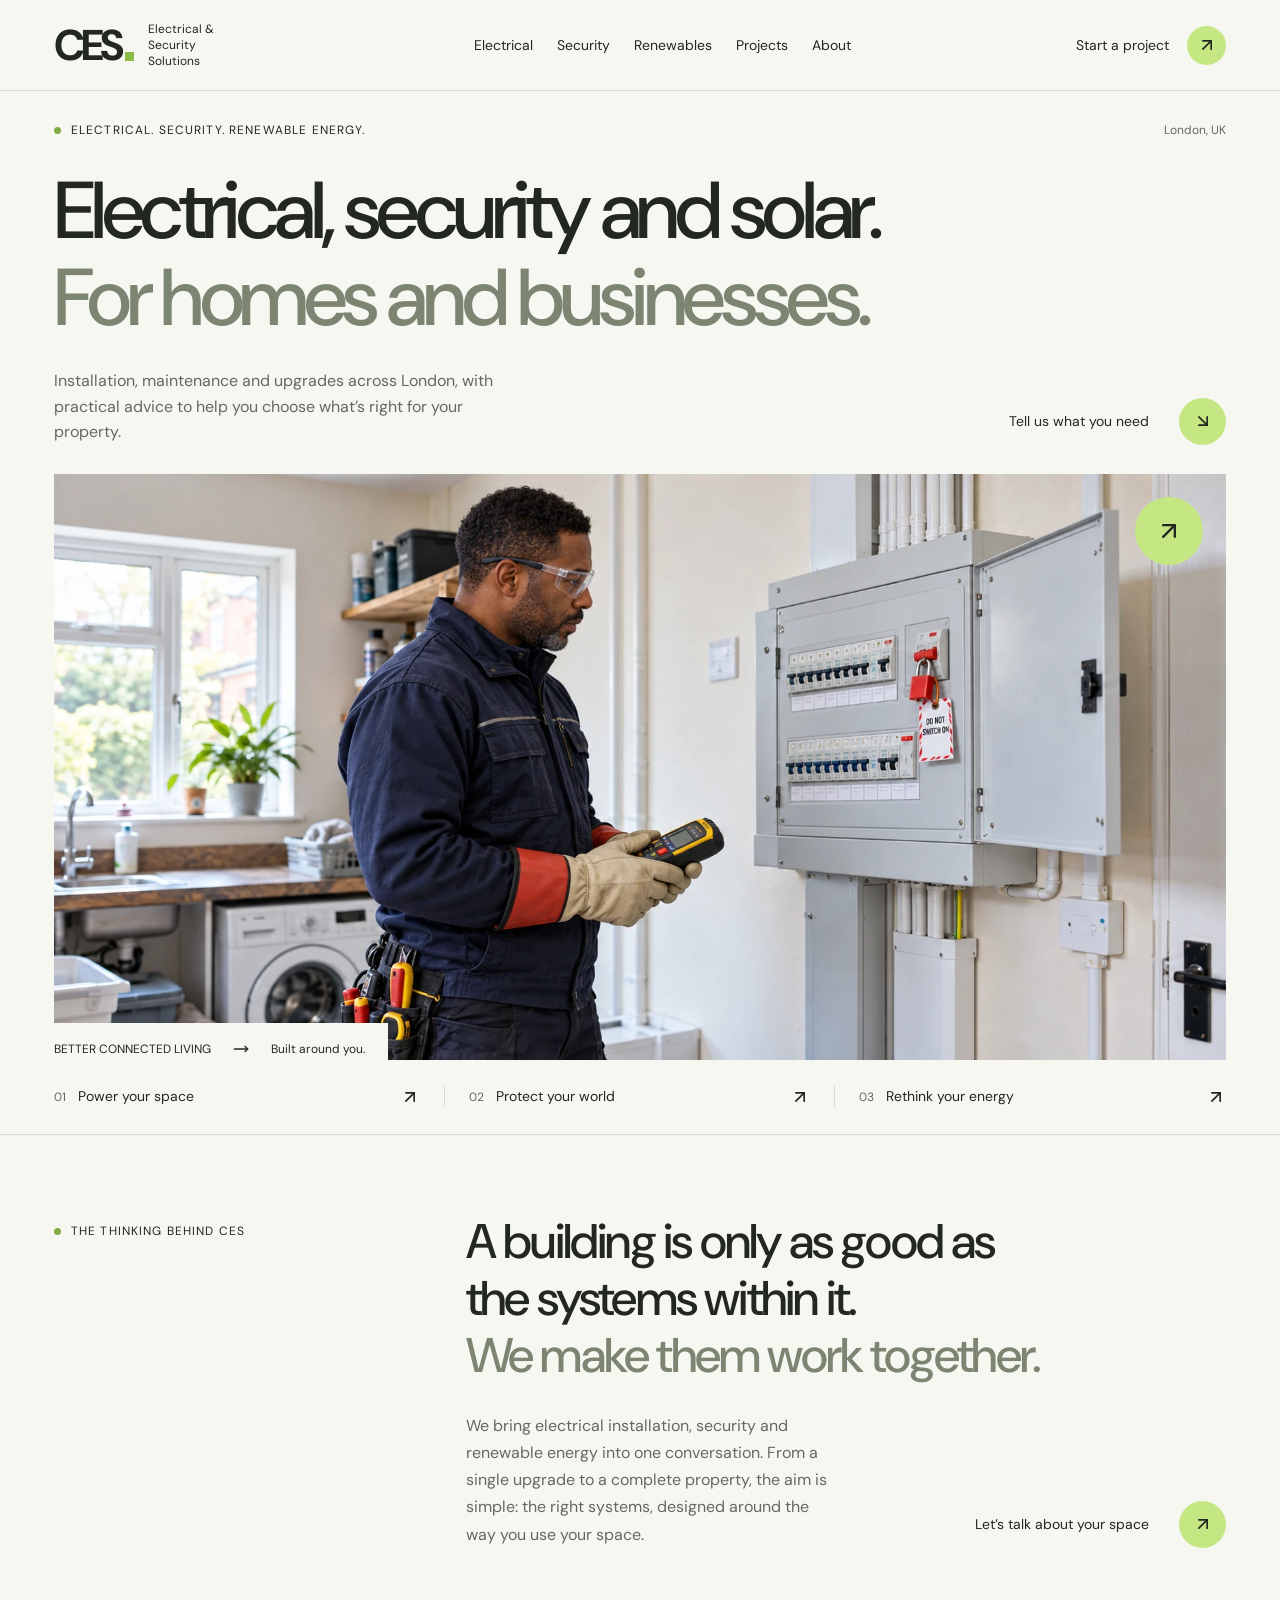
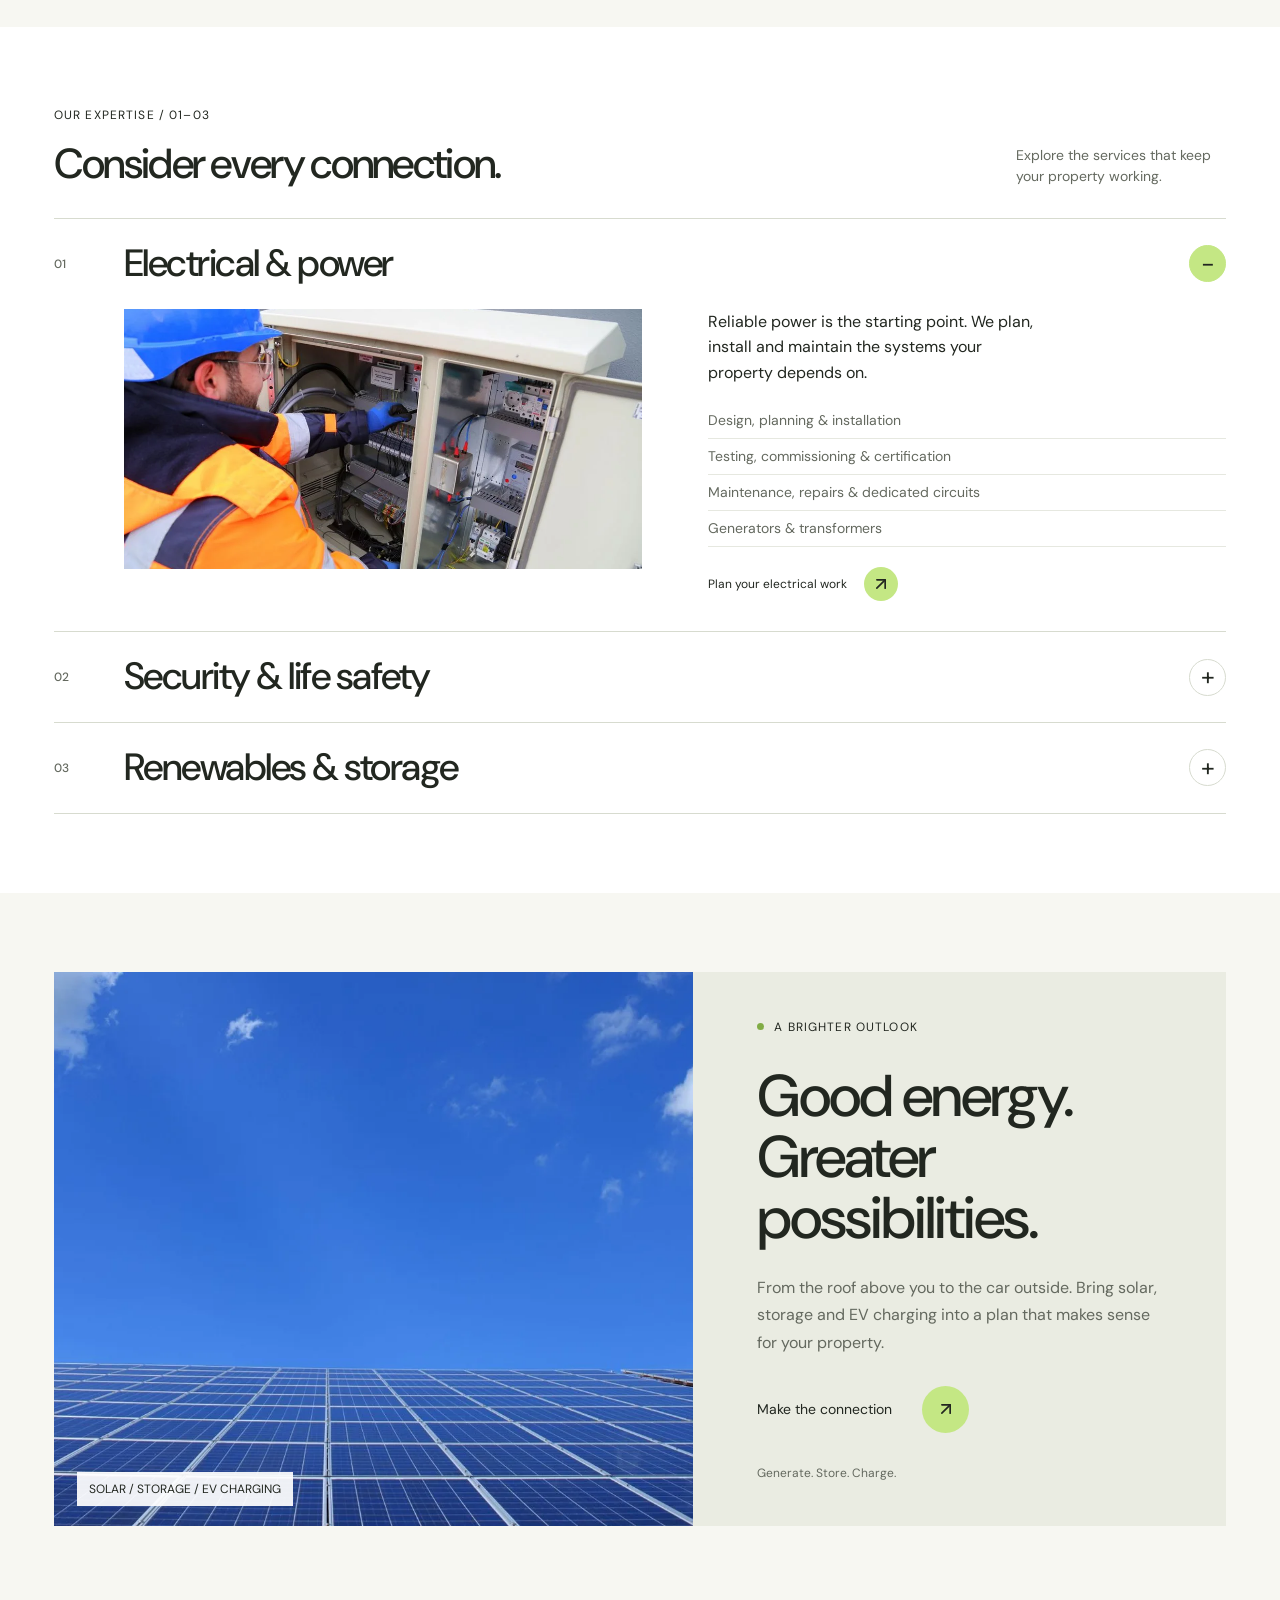
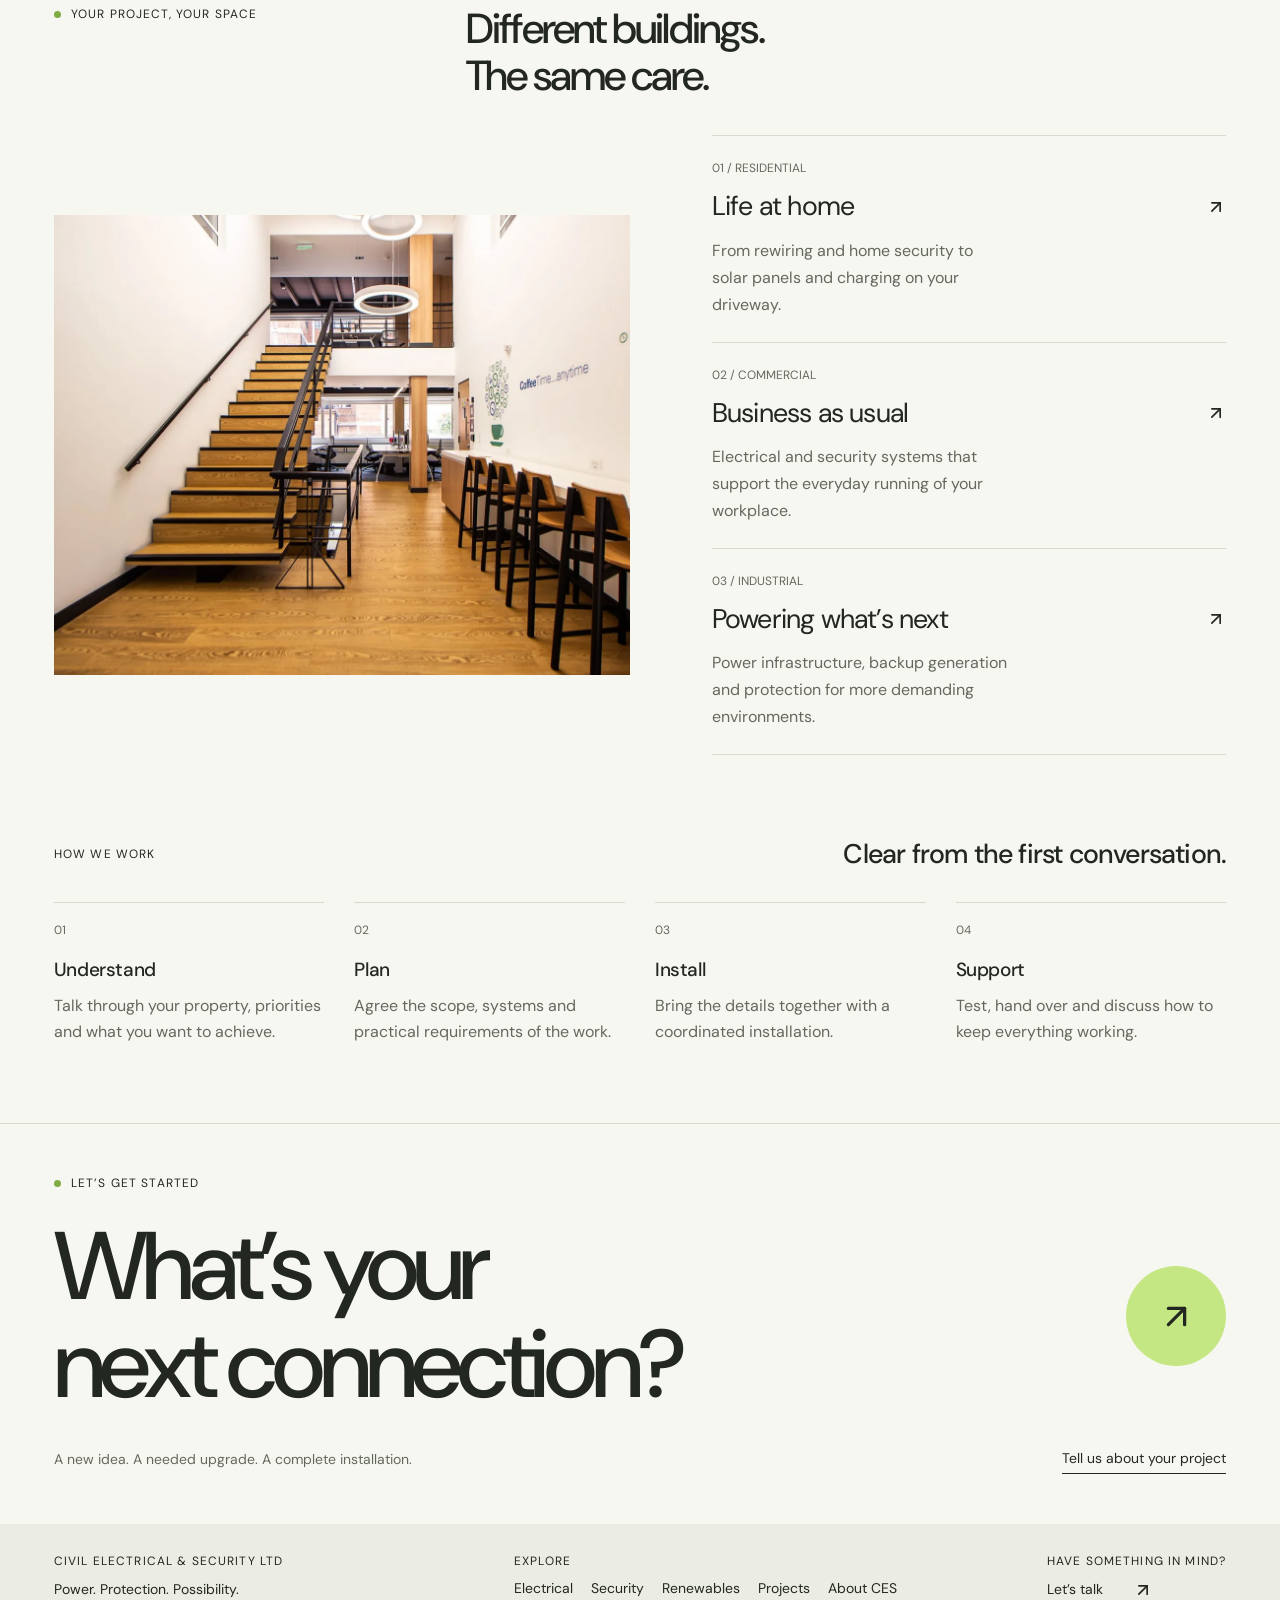
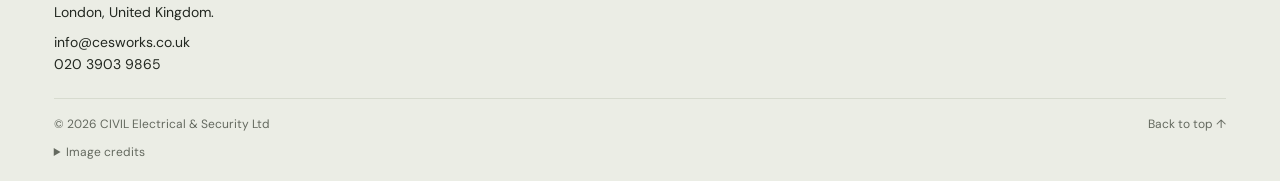
==== commit 09ad64b3: "Add files via upload" ====
--- a/public/index.html
+++ b/public/index.html
@@ -1,2 +1,2 @@
 <!doctype html>
-<html lang="en-GB"><head><meta charset="utf-8"><meta name="viewport" content="width=device-width,initial-scale=1"><title>CES | Electrical, Security &amp; Renewable Energy</title><meta name="description" content="Electrical installation, security, solar, battery storage and EV charging for homes and businesses across London. Talk to CIVIL Electrical &amp; Security Ltd about your project."><link rel="icon" href="./favicon.svg" type="image/svg+xml"><link rel="stylesheet" href="./styles.css"><script defer src="./site.js"></script></head><body><link rel="preload" as="image" href="./images/electrician-hero.webp" fetchPriority="high"/><div id="ces-editorial"><a class="ce-skip" href="#ce-home">Skip to content</a><header class="ce-header ce-pad"><a class="ce-brand" href="#ce-home" aria-label="CES home"><span class="ce-wordmark">CES</span><span class="ce-brand-name">Electrical &amp;<br/>Security Solutions</span></a><nav class="ce-nav" aria-label="Main navigation"><a href="#ce-services" data-open="electrical">Electrical</a><a href="#ce-services" data-open="security">Security</a><a href="#ce-energy">Renewables</a><a href="#ce-spaces">Projects</a><a href="#ce-about">About</a></nav><a class="ce-header-cta" href="#ce-contact">Start a project <span class="ce-circle"><svg xmlns="http://www.w3.org/2000/svg" width="24" height="24" viewBox="0 0 24 24" fill="none" stroke="currentColor" stroke-width="2" stroke-linecap="round" stroke-linejoin="round" class="lucide lucide-arrow-up-right" aria-hidden="true"><path d="M7 7h10v10"></path><path d="M7 17 17 7"></path></svg></span></a><button class="ce-menu cursor-interaction" aria-label="Toggle navigation" aria-expanded="false" aria-controls="ce-mobile"><svg xmlns="http://www.w3.org/2000/svg" width="24" height="24" viewBox="0 0 24 24" fill="none" stroke="currentColor" stroke-width="2" stroke-linecap="round" stroke-linejoin="round" class="lucide lucide-menu" aria-hidden="true"><path d="M4 5h16"></path><path d="M4 12h16"></path><path d="M4 19h16"></path></svg></button></header><nav id="ce-mobile" class="ce-mobile ce-pad" aria-label="Mobile navigation" hidden=""><a href="#ce-services" data-open="electrical">Electrical</a><a href="#ce-services" data-open="security">Security</a><a href="#ce-energy">Renewables</a><a href="#ce-spaces">Projects</a><a href="#ce-about">About</a><a href="#ce-contact">Start a project</a></nav><main id="ce-home"><section class="ce-hero ce-pad"><div class="ce-hero-top"><span class="ce-kicker"><span class="ce-dot"></span>Electrical. Security. Renewable energy.</span><span class="ce-location">London, UK</span></div><h1>Electrical, security and solar.<br/><span>For homes and businesses.</span></h1><div class="ce-hero-bottom"><p>Installation, maintenance and upgrades across London, with practical advice to help you choose what’s right for your property.</p><a class="ce-link" href="#ce-contact">Tell us what you need <span class="ce-circle"><svg xmlns="http://www.w3.org/2000/svg" width="24" height="24" viewBox="0 0 24 24" fill="none" stroke="currentColor" stroke-width="2" stroke-linecap="round" stroke-linejoin="round" class="lucide lucide-arrow-down-right" aria-hidden="true"><path d="m7 7 10 10"></path><path d="M17 7v10H7"></path></svg></span></a></div><figure class="ce-hero-media"><img fetchPriority="high" src="./images/electrician-hero.webp" alt="Electrician wearing protective glasses and gloves inspecting an isolated electrical distribution board"/><a class="ce-image-corner" href="#ce-contact" aria-label="Start your project"><svg xmlns="http://www.w3.org/2000/svg" width="24" height="24" viewBox="0 0 24 24" fill="none" stroke="currentColor" stroke-width="2" stroke-linecap="round" stroke-linejoin="round" class="lucide lucide-arrow-up-right" aria-hidden="true"><path d="M7 7h10v10"></path><path d="M7 17 17 7"></path></svg></a><figcaption class="ce-image-note"><span>BETTER CONNECTED LIVING</span><svg xmlns="http://www.w3.org/2000/svg" width="24" height="24" viewBox="0 0 24 24" fill="none" stroke="currentColor" stroke-width="2" stroke-linecap="round" stroke-linejoin="round" class="lucide lucide-move-right" aria-hidden="true"><path d="M18 8L22 12L18 16"></path><path d="M2 12H22"></path></svg><span>Built around you.</span></figcaption></figure></section><div class="ce-stripe ce-pad"><a href="#ce-services" data-open="electrical"><span><small>01</small>Power your space</span><svg xmlns="http://www.w3.org/2000/svg" width="24" height="24" viewBox="0 0 24 24" fill="none" stroke="currentColor" stroke-width="2" stroke-linecap="round" stroke-linejoin="round" class="lucide lucide-arrow-up-right" aria-hidden="true"><path d="M7 7h10v10"></path><path d="M7 17 17 7"></path></svg></a><a href="#ce-services" data-open="security"><span><small>02</small>Protect your world</span><svg xmlns="http://www.w3.org/2000/svg" width="24" height="24" viewBox="0 0 24 24" fill="none" stroke="currentColor" stroke-width="2" stroke-linecap="round" stroke-linejoin="round" class="lucide lucide-arrow-up-right" aria-hidden="true"><path d="M7 7h10v10"></path><path d="M7 17 17 7"></path></svg></a><a href="#ce-energy"><span><small>03</small>Rethink your energy</span><svg xmlns="http://www.w3.org/2000/svg" width="24" height="24" viewBox="0 0 24 24" fill="none" stroke="currentColor" stroke-width="2" stroke-linecap="round" stroke-linejoin="round" class="lucide lucide-arrow-up-right" aria-hidden="true"><path d="M7 7h10v10"></path><path d="M7 17 17 7"></path></svg></a></div><section class="ce-intro ce-section ce-pad" id="ce-about"><span class="ce-kicker"><span class="ce-dot"></span>The thinking behind CES</span><div><h2>A building is only as good as<br/>the systems within it.<br/><span>We make them work together.</span></h2><div class="ce-intro-bottom"><p>We bring electrical installation, security and renewable energy into one conversation. From a single upgrade to a complete property, the aim is simple: the right systems, designed around the way you use your space.</p><a class="ce-link" href="#ce-contact">Let’s talk about your space <span class="ce-circle"><svg xmlns="http://www.w3.org/2000/svg" width="24" height="24" viewBox="0 0 24 24" fill="none" stroke="currentColor" stroke-width="2" stroke-linecap="round" stroke-linejoin="round" class="lucide lucide-arrow-up-right" aria-hidden="true"><path d="M7 7h10v10"></path><path d="M7 17 17 7"></path></svg></span></a></div></div></section><section class="ce-services ce-section ce-pad" id="ce-services"><div class="ce-service-heading"><div><span class="ce-kicker">Our expertise / 01–03</span><h2 style="margin-top:17px">Consider every connection.</h2></div><p>Explore the services that keep your property working.</p></div><article class="ce-service-item"><h3><button type="button" class="ce-service-toggle cursor-interaction" data-service="electrical" aria-expanded="true" aria-controls="ce-panel-electrical"><small>01</small><span>Electrical &amp; power</span><span class="ce-toggle-icon" aria-hidden="true">−</span></button></h3><div id="ce-panel-electrical" class="ce-service-body"><figure class="ce-service-picture"><img src="./images/electrical-installation.webp" alt="Electrician carrying out work on an electrical distribution panel" loading="lazy"/></figure><div><p>Reliable power is the starting point. We plan, install and maintain the systems your property depends on.</p><ul><li>Design, planning &amp; installation</li><li>Testing, commissioning &amp; certification</li><li>Maintenance, repairs &amp; dedicated circuits</li><li>Generators &amp; transformers</li></ul><a class="ce-link" href="#ce-contact" data-enquiry="electrical">Plan your electrical work <span class="ce-circle"><svg xmlns="http://www.w3.org/2000/svg" width="24" height="24" viewBox="0 0 24 24" fill="none" stroke="currentColor" stroke-width="2" stroke-linecap="round" stroke-linejoin="round" class="lucide lucide-arrow-up-right" aria-hidden="true"><path d="M7 7h10v10"></path><path d="M7 17 17 7"></path></svg></span></a></div></div></article><article class="ce-service-item"><h3><button type="button" class="ce-service-toggle cursor-interaction" data-service="security" aria-expanded="false" aria-controls="ce-panel-security"><small>02</small><span>Security &amp; life safety</span><span class="ce-toggle-icon" aria-hidden="true">+</span></button></h3><div id="ce-panel-security" class="ce-service-body" hidden=""><figure class="ce-service-picture ce-security"><img src="./images/security-camera.webp" alt="Wall-mounted surveillance camera" loading="lazy"/></figure><div><p>Protect the people and places that matter, with security systems planned as part of the whole building.</p><ul><li>CCTV &amp; surveillance systems</li><li>Access control &amp; intruder alarms</li><li>Fire alarms &amp; emergency lighting</li><li>Integrated smart security networks</li></ul><a class="ce-link" href="#ce-contact" data-enquiry="security">Talk about protection <span class="ce-circle"><svg xmlns="http://www.w3.org/2000/svg" width="24" height="24" viewBox="0 0 24 24" fill="none" stroke="currentColor" stroke-width="2" stroke-linecap="round" stroke-linejoin="round" class="lucide lucide-arrow-up-right" aria-hidden="true"><path d="M7 7h10v10"></path><path d="M7 17 17 7"></path></svg></span></a></div></div></article><article class="ce-service-item"><h3><button type="button" class="ce-service-toggle cursor-interaction" data-service="renewables" aria-expanded="false" aria-controls="ce-panel-renewables"><small>03</small><span>Renewables &amp; storage</span><span class="ce-toggle-icon" aria-hidden="true">+</span></button></h3><div id="ce-panel-renewables" class="ce-service-body" hidden=""><figure class="ce-service-picture"><img src="./images/solar-building.webp" alt="Solar panels integrated into a building roof in daylight" loading="lazy"/></figure><div><p>Make energy part of your property’s future. Generate it, store it and use it where it matters.</p><ul><li>Solar photovoltaic systems</li><li>Battery storage &amp; inverters</li><li>EV charger supply &amp; installation</li><li>Power planning &amp; system integration</li></ul><a class="ce-link" href="#ce-contact" data-enquiry="renewables">Explore your energy options <span class="ce-circle"><svg xmlns="http://www.w3.org/2000/svg" width="24" height="24" viewBox="0 0 24 24" fill="none" stroke="currentColor" stroke-width="2" stroke-linecap="round" stroke-linejoin="round" class="lucide lucide-arrow-up-right" aria-hidden="true"><path d="M7 7h10v10"></path><path d="M7 17 17 7"></path></svg></span></a></div></div></article></section><section class="ce-section"><div class="ce-energy" id="ce-energy"><figure class="ce-energy-photo"><img src="./images/solar-daylight.webp" alt="Blue solar panels beneath a bright sky" loading="lazy"/><span>SOLAR / STORAGE / EV CHARGING</span></figure><div class="ce-energy-content"><span class="ce-kicker"><span class="ce-dot"></span>A brighter outlook</span><h2>Good energy.<br/>Greater<br/>possibilities.</h2><p>From the roof above you to the car outside. Bring solar, storage and EV charging into a plan that makes sense for your property.</p><a class="ce-link" href="#ce-contact" data-enquiry="renewables">Make the connection <span class="ce-circle"><svg xmlns="http://www.w3.org/2000/svg" width="24" height="24" viewBox="0 0 24 24" fill="none" stroke="currentColor" stroke-width="2" stroke-linecap="round" stroke-linejoin="round" class="lucide lucide-arrow-up-right" aria-hidden="true"><path d="M7 7h10v10"></path><path d="M7 17 17 7"></path></svg></span></a><div class="ce-energy-tags">Generate. Store. Charge.</div></div></div></section><section class="ce-section ce-pad" id="ce-spaces" style="padding-top:0"><div class="ce-spaces-head"><span class="ce-kicker"><span class="ce-dot"></span>Your project, your space</span><h2>Different buildings.<br/>The same care.</h2></div><div class="ce-spaces-grid"><figure class="ce-interior"><img src="./images/workplace.webp" alt="Light-filled workplace with integrated lighting and open interiors" loading="lazy"/></figure><div><div class="ce-space"><small>01 / RESIDENTIAL</small><a href="#ce-contact" data-property="residential">Life at home <svg xmlns="http://www.w3.org/2000/svg" width="24" height="24" viewBox="0 0 24 24" fill="none" stroke="currentColor" stroke-width="2" stroke-linecap="round" stroke-linejoin="round" class="lucide lucide-arrow-up-right" aria-hidden="true"><path d="M7 7h10v10"></path><path d="M7 17 17 7"></path></svg></a><p>From rewiring and home security to solar panels and charging on your driveway.</p></div><div class="ce-space"><small>02 / COMMERCIAL</small><a href="#ce-contact" data-property="commercial">Business as usual <svg xmlns="http://www.w3.org/2000/svg" width="24" height="24" viewBox="0 0 24 24" fill="none" stroke="currentColor" stroke-width="2" stroke-linecap="round" stroke-linejoin="round" class="lucide lucide-arrow-up-right" aria-hidden="true"><path d="M7 7h10v10"></path><path d="M7 17 17 7"></path></svg></a><p>Electrical and security systems that support the everyday running of your workplace.</p></div><div class="ce-space"><small>03 / INDUSTRIAL</small><a href="#ce-contact" data-property="industrial">Powering what’s next <svg xmlns="http://www.w3.org/2000/svg" width="24" height="24" viewBox="0 0 24 24" fill="none" stroke="currentColor" stroke-width="2" stroke-linecap="round" stroke-linejoin="round" class="lucide lucide-arrow-up-right" aria-hidden="true"><path d="M7 7h10v10"></path><path d="M7 17 17 7"></path></svg></a><p>Power infrastructure, backup generation and protection for more demanding environments.</p></div></div></div></section><section class="ce-process ce-section ce-pad"><div class="ce-process-title"><span class="ce-kicker">How we work</span><h2>Clear from the first conversation.</h2></div><div class="ce-steps"><div class="ce-step"><small>01</small><h3>Understand</h3><p>Talk through your property, priorities and what you want to achieve.</p></div><div class="ce-step"><small>02</small><h3>Plan</h3><p>Agree the scope, systems and practical requirements of the work.</p></div><div class="ce-step"><small>03</small><h3>Install</h3><p>Bring the details together with a coordinated installation.</p></div><div class="ce-step"><small>04</small><h3>Support</h3><p>Test, hand over and discuss how to keep everything working.</p></div></div></section><section class="ce-contact ce-pad" id="ce-contact"><span class="ce-kicker"><span class="ce-dot"></span>Let’s get started</span><div class="ce-contact-heading"><h2>What’s your<br/>next connection?</h2><button class="ce-start cursor-interaction" type="button" aria-label="Open project enquiry" aria-controls="ce-enquiry" aria-expanded="false"><svg xmlns="http://www.w3.org/2000/svg" width="24" height="24" viewBox="0 0 24 24" fill="none" stroke="currentColor" stroke-width="2" stroke-linecap="round" stroke-linejoin="round" class="lucide lucide-arrow-up-right" aria-hidden="true"><path d="M7 7h10v10"></path><path d="M7 17 17 7"></path></svg></button></div><div class="ce-contact-bottom"><p>A new idea. A needed upgrade. A complete installation.</p><button type="button" class="ce-open-form cursor-interaction" aria-controls="ce-enquiry" aria-expanded="false">Tell us about your project</button></div><div class="ce-form-wrap" id="ce-enquiry" hidden=""><form id="enquiry-form" class="enquiry-form"><label class="field">Your name<input required="" maxLength="100" autoComplete="name" placeholder="Full name" name="name"/></label><label class="field">Email address<input type="email" required="" maxLength="200" autoComplete="email" placeholder="you@example.com" name="email"/></label><label class="field">Phone number (optional)<input type="tel" maxLength="35" autoComplete="tel" placeholder="Optional" name="phone"/></label><label class="field">Project postcode<input required="" maxLength="15" autoComplete="postal-code" placeholder="e.g. W1A 1AA" name="postcode"/></label><label class="field">What can we help with?<select name="service" required=""><option value="" disabled="" selected="">Choose a service</option><option value="electrical">Electrical &amp; power</option><option value="security">Security &amp; life safety</option><option value="renewables">Renewable energy &amp; storage</option><option value="multiple">More than one service</option></select></label><label class="field">Property type<select name="customer" required=""><option value="" disabled="" selected="">Choose property type</option><option value="residential">Residential</option><option value="commercial">Commercial</option><option value="industrial">Industrial</option><option value="other">Other / not sure</option></select></label><label class="field full">Tell us about your project<textarea name="message" required="" minLength="10" maxLength="4000" placeholder="What do you need, and when are you hoping to get started?"></textarea></label><label class="honeypot" aria-hidden="true">Website<input tabindex="-1" autoComplete="off" name="website"/></label><p class="form-privacy full">Your details will be stored with your enquiry so CES can review your project. Only share information you are comfortable providing for this purpose.</p><p id="form-error" class="form-error full" role="alert" hidden=""></p><button type="submit" class="button submit-button full">Send project enquiry<svg xmlns="http://www.w3.org/2000/svg" width="24" height="24" viewBox="0 0 24 24" fill="none" stroke="currentColor" stroke-width="2" stroke-linecap="round" stroke-linejoin="round" class="lucide lucide-arrow-up-right" aria-hidden="true"><path d="M7 7h10v10"></path><path d="M7 17 17 7"></path></svg></button></form><div id="form-success" class="form-success" role="status" hidden=""><h3>Your enquiry is saved.</h3><p>Thank you for sharing your project details.</p><p>Reference: <strong id="enquiry-reference"></strong></p><button class="button" id="new-enquiry" type="button">Start another enquiry<svg xmlns="http://www.w3.org/2000/svg" width="24" height="24" viewBox="0 0 24 24" fill="none" stroke="currentColor" stroke-width="2" stroke-linecap="round" stroke-linejoin="round" class="lucide lucide-arrow-up-right" aria-hidden="true"><path d="M7 7h10v10"></path><path d="M7 17 17 7"></path></svg></button></div></div></section></main><footer class="ce-footer ce-pad"><div class="ce-footer-main"><div><span class="ce-kicker">CIVIL Electrical &amp; Security Ltd</span><p>Power. Protection. Possibility.<br/>London, United Kingdom.</p></div><div><span class="ce-kicker">Explore</span><nav class="ce-footer-links" aria-label="Footer navigation"><a href="#ce-services" data-open="electrical">Electrical</a><a href="#ce-services" data-open="security">Security</a><a href="#ce-energy">Renewables</a><a href="#ce-spaces">Projects</a><a href="#ce-about">About CES</a></nav></div><div><span class="ce-kicker">Have something in mind?</span><a class="ce-link" href="#ce-contact">Let’s talk <svg xmlns="http://www.w3.org/2000/svg" width="24" height="24" viewBox="0 0 24 24" fill="none" stroke="currentColor" stroke-width="2" stroke-linecap="round" stroke-linejoin="round" class="lucide lucide-arrow-up-right" aria-hidden="true"><path d="M7 7h10v10"></path><path d="M7 17 17 7"></path></svg></a></div></div><div class="ce-footer-bottom"><span>© 2026 CIVIL Electrical &amp; Security Ltd</span><a href="#ce-home">Back to top ↑</a></div><details class="ce-credits"><summary>Image credits</summary><p>Images illustrate service applications and are not presented as completed CES work. Hero: original commissioned illustration. Stock photography: <a href="https://www.pexels.com/photo/electrician-by-fuse-box-17842832/" target="_blank" rel="noopener">Electrical: Fatih Yurtman</a>; <a href="https://www.pexels.com/photo/white-surveillance-camera-3205737/" target="_blank" rel="noopener">Security: cottonbro studio</a>; <a href="https://www.pexels.com/photo/blue-solar-panels-under-sunny-sky-371900/" target="_blank" rel="noopener">Solar panels</a>; <a href="https://www.pexels.com/photo/modern-building-with-solar-panels-under-clear-sky-37615218/" target="_blank" rel="noopener">Solar building</a>; <a href="https://www.pexels.com/photo/contemporary-office-space-8476467/" target="_blank" rel="noopener">Interior: Gustavo Galeano Maz</a>. All via Pexels.</p></details></footer></div><noscript><p style="padding:20px">Please enable JavaScript to use the navigation menu and enquiry form.</p></noscript></body></html>
+<html lang="en-GB"><head><meta charset="utf-8"><meta name="viewport" content="width=device-width,initial-scale=1"><title>CES | Electrical, Security &amp; Renewable Energy</title><meta name="description" content="Electrical installation, security, solar, battery storage and EV charging for homes and businesses across London. Talk to CIVIL Electrical &amp; Security Ltd about your project."><link rel="icon" href="./favicon.svg" type="image/svg+xml"><link rel="stylesheet" href="./styles.css"><script defer src="./site.js"></script></head><body><link rel="preload" as="image" href="./images/electrician-hero.webp" fetchPriority="high"/><div id="ces-editorial"><a class="ce-skip" href="#ce-home">Skip to content</a><header class="ce-header ce-pad"><a class="ce-brand" href="#ce-home" aria-label="CES home"><span class="ce-wordmark">CES</span><span class="ce-brand-name">Electrical &amp;<br/>Security Solutions</span></a><nav class="ce-nav" aria-label="Main navigation"><a href="#ce-services" data-open="electrical">Electrical</a><a href="#ce-services" data-open="security">Security</a><a href="#ce-energy">Renewables</a><a href="#ce-spaces">Projects</a><a href="#ce-about">About</a></nav><a class="ce-header-cta" href="#ce-contact">Start a project <span class="ce-circle"><svg xmlns="http://www.w3.org/2000/svg" width="24" height="24" viewBox="0 0 24 24" fill="none" stroke="currentColor" stroke-width="2" stroke-linecap="round" stroke-linejoin="round" class="lucide lucide-arrow-up-right" aria-hidden="true"><path d="M7 7h10v10"></path><path d="M7 17 17 7"></path></svg></span></a><button class="ce-menu cursor-interaction" aria-label="Toggle navigation" aria-expanded="false" aria-controls="ce-mobile"><svg xmlns="http://www.w3.org/2000/svg" width="24" height="24" viewBox="0 0 24 24" fill="none" stroke="currentColor" stroke-width="2" stroke-linecap="round" stroke-linejoin="round" class="lucide lucide-menu" aria-hidden="true"><path d="M4 5h16"></path><path d="M4 12h16"></path><path d="M4 19h16"></path></svg></button></header><nav id="ce-mobile" class="ce-mobile ce-pad" aria-label="Mobile navigation" hidden=""><a href="#ce-services" data-open="electrical">Electrical</a><a href="#ce-services" data-open="security">Security</a><a href="#ce-energy">Renewables</a><a href="#ce-spaces">Projects</a><a href="#ce-about">About</a><a href="#ce-contact">Start a project</a></nav><main id="ce-home"><section class="ce-hero ce-pad"><div class="ce-hero-top"><span class="ce-kicker"><span class="ce-dot"></span>Electrical. Security. Renewable energy.</span><span class="ce-location">London, UK</span></div><h1>Electrical, security and solar.<br/><span>For homes and businesses.</span></h1><div class="ce-hero-bottom"><p>Installation, maintenance and upgrades across London, with practical advice to help you choose what’s right for your property.</p><a class="ce-link" href="#ce-contact">Tell us what you need <span class="ce-circle"><svg xmlns="http://www.w3.org/2000/svg" width="24" height="24" viewBox="0 0 24 24" fill="none" stroke="currentColor" stroke-width="2" stroke-linecap="round" stroke-linejoin="round" class="lucide lucide-arrow-down-right" aria-hidden="true"><path d="m7 7 10 10"></path><path d="M17 7v10H7"></path></svg></span></a></div><figure class="ce-hero-media"><img fetchPriority="high" src="./images/electrician-hero.webp" alt="Electrician wearing protective glasses and gloves inspecting an isolated electrical distribution board"/><a class="ce-image-corner" href="#ce-contact" aria-label="Start your project"><svg xmlns="http://www.w3.org/2000/svg" width="24" height="24" viewBox="0 0 24 24" fill="none" stroke="currentColor" stroke-width="2" stroke-linecap="round" stroke-linejoin="round" class="lucide lucide-arrow-up-right" aria-hidden="true"><path d="M7 7h10v10"></path><path d="M7 17 17 7"></path></svg></a><figcaption class="ce-image-note"><span>BETTER CONNECTED LIVING</span><svg xmlns="http://www.w3.org/2000/svg" width="24" height="24" viewBox="0 0 24 24" fill="none" stroke="currentColor" stroke-width="2" stroke-linecap="round" stroke-linejoin="round" class="lucide lucide-move-right" aria-hidden="true"><path d="M18 8L22 12L18 16"></path><path d="M2 12H22"></path></svg><span>Built around you.</span></figcaption></figure></section><div class="ce-stripe ce-pad"><a href="#ce-services" data-open="electrical"><span><small>01</small>Power your space</span><svg xmlns="http://www.w3.org/2000/svg" width="24" height="24" viewBox="0 0 24 24" fill="none" stroke="currentColor" stroke-width="2" stroke-linecap="round" stroke-linejoin="round" class="lucide lucide-arrow-up-right" aria-hidden="true"><path d="M7 7h10v10"></path><path d="M7 17 17 7"></path></svg></a><a href="#ce-services" data-open="security"><span><small>02</small>Protect your world</span><svg xmlns="http://www.w3.org/2000/svg" width="24" height="24" viewBox="0 0 24 24" fill="none" stroke="currentColor" stroke-width="2" stroke-linecap="round" stroke-linejoin="round" class="lucide lucide-arrow-up-right" aria-hidden="true"><path d="M7 7h10v10"></path><path d="M7 17 17 7"></path></svg></a><a href="#ce-energy"><span><small>03</small>Rethink your energy</span><svg xmlns="http://www.w3.org/2000/svg" width="24" height="24" viewBox="0 0 24 24" fill="none" stroke="currentColor" stroke-width="2" stroke-linecap="round" stroke-linejoin="round" class="lucide lucide-arrow-up-right" aria-hidden="true"><path d="M7 7h10v10"></path><path d="M7 17 17 7"></path></svg></a></div><section class="ce-intro ce-section ce-pad" id="ce-about"><span class="ce-kicker"><span class="ce-dot"></span>The thinking behind CES</span><div><h2>A building is only as good as<br/>the systems within it.<br/><span>We make them work together.</span></h2><div class="ce-intro-bottom"><p>We bring electrical installation, security and renewable energy into one conversation. From a single upgrade to a complete property, the aim is simple: the right systems, designed around the way you use your space.</p><a class="ce-link" href="#ce-contact">Let’s talk about your space <span class="ce-circle"><svg xmlns="http://www.w3.org/2000/svg" width="24" height="24" viewBox="0 0 24 24" fill="none" stroke="currentColor" stroke-width="2" stroke-linecap="round" stroke-linejoin="round" class="lucide lucide-arrow-up-right" aria-hidden="true"><path d="M7 7h10v10"></path><path d="M7 17 17 7"></path></svg></span></a></div></div></section><section class="ce-services ce-section ce-pad" id="ce-services"><div class="ce-service-heading"><div><span class="ce-kicker">Our expertise / 01–03</span><h2 style="margin-top:17px">Consider every connection.</h2></div><p>Explore the services that keep your property working.</p></div><article class="ce-service-item"><h3><button type="button" class="ce-service-toggle cursor-interaction" data-service="electrical" aria-expanded="true" aria-controls="ce-panel-electrical"><small>01</small><span>Electrical &amp; power</span><span class="ce-toggle-icon" aria-hidden="true">−</span></button></h3><div id="ce-panel-electrical" class="ce-service-body"><figure class="ce-service-picture"><img src="./images/electrical-installation.webp" alt="Electrician carrying out work on an electrical distribution panel" loading="lazy"/></figure><div><p>Reliable power is the starting point. We plan, install and maintain the systems your property depends on.</p><ul><li>Design, planning &amp; installation</li><li>Testing, commissioning &amp; certification</li><li>Maintenance, repairs &amp; dedicated circuits</li><li>Generators &amp; transformers</li></ul><a class="ce-link" href="#ce-contact" data-enquiry="electrical">Plan your electrical work <span class="ce-circle"><svg xmlns="http://www.w3.org/2000/svg" width="24" height="24" viewBox="0 0 24 24" fill="none" stroke="currentColor" stroke-width="2" stroke-linecap="round" stroke-linejoin="round" class="lucide lucide-arrow-up-right" aria-hidden="true"><path d="M7 7h10v10"></path><path d="M7 17 17 7"></path></svg></span></a></div></div></article><article class="ce-service-item"><h3><button type="button" class="ce-service-toggle cursor-interaction" data-service="security" aria-expanded="false" aria-controls="ce-panel-security"><small>02</small><span>Security &amp; life safety</span><span class="ce-toggle-icon" aria-hidden="true">+</span></button></h3><div id="ce-panel-security" class="ce-service-body" hidden=""><figure class="ce-service-picture ce-security"><img src="./images/security-camera.webp" alt="Wall-mounted surveillance camera" loading="lazy"/></figure><div><p>Protect the people and places that matter, with security systems planned as part of the whole building.</p><ul><li>CCTV &amp; surveillance systems</li><li>Access control &amp; intruder alarms</li><li>Fire alarms &amp; emergency lighting</li><li>Integrated smart security networks</li></ul><a class="ce-link" href="#ce-contact" data-enquiry="security">Talk about protection <span class="ce-circle"><svg xmlns="http://www.w3.org/2000/svg" width="24" height="24" viewBox="0 0 24 24" fill="none" stroke="currentColor" stroke-width="2" stroke-linecap="round" stroke-linejoin="round" class="lucide lucide-arrow-up-right" aria-hidden="true"><path d="M7 7h10v10"></path><path d="M7 17 17 7"></path></svg></span></a></div></div></article><article class="ce-service-item"><h3><button type="button" class="ce-service-toggle cursor-interaction" data-service="renewables" aria-expanded="false" aria-controls="ce-panel-renewables"><small>03</small><span>Renewables &amp; storage</span><span class="ce-toggle-icon" aria-hidden="true">+</span></button></h3><div id="ce-panel-renewables" class="ce-service-body" hidden=""><figure class="ce-service-picture"><img src="./images/solar-building.webp" alt="Solar panels integrated into a building roof in daylight" loading="lazy"/></figure><div><p>Make energy part of your property’s future. Generate it, store it and use it where it matters.</p><ul><li>Solar photovoltaic systems</li><li>Heat pumps</li><li>Battery storage &amp; inverters</li><li>EV charger supply &amp; installation</li><li>Power planning &amp; system integration</li></ul><a class="ce-link" href="#ce-contact" data-enquiry="renewables">Explore your energy options <span class="ce-circle"><svg xmlns="http://www.w3.org/2000/svg" width="24" height="24" viewBox="0 0 24 24" fill="none" stroke="currentColor" stroke-width="2" stroke-linecap="round" stroke-linejoin="round" class="lucide lucide-arrow-up-right" aria-hidden="true"><path d="M7 7h10v10"></path><path d="M7 17 17 7"></path></svg></span></a></div></div></article></section><section class="ce-section"><div class="ce-energy" id="ce-energy"><figure class="ce-energy-photo"><img src="./images/solar-daylight.webp" alt="Blue solar panels beneath a bright sky" loading="lazy"/><span>SOLAR / STORAGE / EV CHARGING</span></figure><div class="ce-energy-content"><span class="ce-kicker"><span class="ce-dot"></span>A brighter outlook</span><h2>Good energy.<br/>Greater<br/>possibilities.</h2><p>From the roof above you to the car outside. Bring solar, storage and EV charging into a plan that makes sense for your property.</p><a class="ce-link" href="#ce-contact" data-enquiry="renewables">Make the connection <span class="ce-circle"><svg xmlns="http://www.w3.org/2000/svg" width="24" height="24" viewBox="0 0 24 24" fill="none" stroke="currentColor" stroke-width="2" stroke-linecap="round" stroke-linejoin="round" class="lucide lucide-arrow-up-right" aria-hidden="true"><path d="M7 7h10v10"></path><path d="M7 17 17 7"></path></svg></span></a><div class="ce-energy-tags">Generate. Store. Charge.</div></div></div></section><section class="ce-section ce-pad" id="ce-spaces" style="padding-top:0"><div class="ce-spaces-head"><span class="ce-kicker"><span class="ce-dot"></span>Your project, your space</span><h2>Different buildings.<br/>The same care.</h2></div><div class="ce-spaces-grid"><figure class="ce-interior"><img src="./images/workplace.webp" alt="Light-filled workplace with integrated lighting and open interiors" loading="lazy"/></figure><div><div class="ce-space"><small>01 / RESIDENTIAL</small><a href="#ce-contact" data-property="residential">Life at home <svg xmlns="http://www.w3.org/2000/svg" width="24" height="24" viewBox="0 0 24 24" fill="none" stroke="currentColor" stroke-width="2" stroke-linecap="round" stroke-linejoin="round" class="lucide lucide-arrow-up-right" aria-hidden="true"><path d="M7 7h10v10"></path><path d="M7 17 17 7"></path></svg></a><p>From rewiring and home security to solar panels and charging on your driveway.</p></div><div class="ce-space"><small>02 / COMMERCIAL</small><a href="#ce-contact" data-property="commercial">Business as usual <svg xmlns="http://www.w3.org/2000/svg" width="24" height="24" viewBox="0 0 24 24" fill="none" stroke="currentColor" stroke-width="2" stroke-linecap="round" stroke-linejoin="round" class="lucide lucide-arrow-up-right" aria-hidden="true"><path d="M7 7h10v10"></path><path d="M7 17 17 7"></path></svg></a><p>Electrical and security systems that support the everyday running of your workplace.</p></div><div class="ce-space"><small>03 / INDUSTRIAL</small><a href="#ce-contact" data-property="industrial">Powering what’s next <svg xmlns="http://www.w3.org/2000/svg" width="24" height="24" viewBox="0 0 24 24" fill="none" stroke="currentColor" stroke-width="2" stroke-linecap="round" stroke-linejoin="round" class="lucide lucide-arrow-up-right" aria-hidden="true"><path d="M7 7h10v10"></path><path d="M7 17 17 7"></path></svg></a><p>Power infrastructure, backup generation and protection for more demanding environments.</p></div></div></div></section><section class="ce-process ce-section ce-pad"><div class="ce-process-title"><span class="ce-kicker">How we work</span><h2>Clear from the first conversation.</h2></div><div class="ce-steps"><div class="ce-step"><small>01</small><h3>Understand</h3><p>Talk through your property, priorities and what you want to achieve.</p></div><div class="ce-step"><small>02</small><h3>Plan</h3><p>Agree the scope, systems and practical requirements of the work.</p></div><div class="ce-step"><small>03</small><h3>Install</h3><p>Bring the details together with a coordinated installation.</p></div><div class="ce-step"><small>04</small><h3>Support</h3><p>Test, hand over and discuss how to keep everything working.</p></div></div></section><section class="ce-contact ce-pad" id="ce-contact"><span class="ce-kicker"><span class="ce-dot"></span>Let’s get started</span><div class="ce-contact-heading"><h2>What’s your<br/>next connection?</h2><button class="ce-start cursor-interaction" type="button" aria-label="Open project enquiry" aria-controls="ce-enquiry" aria-expanded="false"><svg xmlns="http://www.w3.org/2000/svg" width="24" height="24" viewBox="0 0 24 24" fill="none" stroke="currentColor" stroke-width="2" stroke-linecap="round" stroke-linejoin="round" class="lucide lucide-arrow-up-right" aria-hidden="true"><path d="M7 7h10v10"></path><path d="M7 17 17 7"></path></svg></button></div><div class="ce-contact-bottom"><p>A new idea. A needed upgrade. A complete installation.</p><button type="button" class="ce-open-form cursor-interaction" aria-controls="ce-enquiry" aria-expanded="false">Tell us about your project</button></div><div class="ce-form-wrap" id="ce-enquiry" hidden=""><form id="enquiry-form" class="enquiry-form"><label class="field">Your name<input required="" maxLength="100" autoComplete="name" placeholder="Full name" name="name"/></label><label class="field">Email address<input type="email" required="" maxLength="200" autoComplete="email" placeholder="you@example.com" name="email"/></label><label class="field">Phone number (optional)<input type="tel" maxLength="35" autoComplete="tel" placeholder="Optional" name="phone"/></label><label class="field">Project postcode<input required="" maxLength="15" autoComplete="postal-code" placeholder="e.g. W1A 1AA" name="postcode"/></label><label class="field">What can we help with?<select name="service" required=""><option value="" disabled="" selected="">Choose a service</option><option value="electrical">Electrical &amp; power</option><option value="security">Security &amp; life safety</option><option value="renewables">Renewable energy &amp; storage</option><option value="multiple">More than one service</option></select></label><label class="field">Property type<select name="customer" required=""><option value="" disabled="" selected="">Choose property type</option><option value="residential">Residential</option><option value="commercial">Commercial</option><option value="industrial">Industrial</option><option value="other">Other / not sure</option></select></label><label class="field full">Tell us about your project<textarea name="message" required="" minLength="10" maxLength="4000" placeholder="What do you need, and when are you hoping to get started?"></textarea></label><label class="honeypot" aria-hidden="true">Website<input tabindex="-1" autoComplete="off" name="website"/></label><p class="form-privacy full">Your details will be stored with your enquiry so CES can review your project. Only share information you are comfortable providing for this purpose.</p><p id="form-error" class="form-error full" role="alert" hidden=""></p><button type="submit" class="button submit-button full">Send project enquiry<svg xmlns="http://www.w3.org/2000/svg" width="24" height="24" viewBox="0 0 24 24" fill="none" stroke="currentColor" stroke-width="2" stroke-linecap="round" stroke-linejoin="round" class="lucide lucide-arrow-up-right" aria-hidden="true"><path d="M7 7h10v10"></path><path d="M7 17 17 7"></path></svg></button></form><div id="form-success" class="form-success" role="status" hidden=""><h3>Your enquiry is saved.</h3><p>Thank you for sharing your project details.</p><p>Reference: <strong id="enquiry-reference"></strong></p><button class="button" id="new-enquiry" type="button">Start another enquiry<svg xmlns="http://www.w3.org/2000/svg" width="24" height="24" viewBox="0 0 24 24" fill="none" stroke="currentColor" stroke-width="2" stroke-linecap="round" stroke-linejoin="round" class="lucide lucide-arrow-up-right" aria-hidden="true"><path d="M7 7h10v10"></path><path d="M7 17 17 7"></path></svg></button></div></div></section></main><footer class="ce-footer ce-pad"><div class="ce-footer-main"><div><span class="ce-kicker">CIVIL Electrical &amp; Security Ltd</span><p>Power. Protection. Possibility.<br/>London, United Kingdom.</p><p style="margin-top:8px"><a href="mailto:info@cesworks.co.uk">info@cesworks.co.uk</a><br/><a href="tel:+442039039865">020 3903 9865</a></p></div><div><span class="ce-kicker">Explore</span><nav class="ce-footer-links" aria-label="Footer navigation"><a href="#ce-services" data-open="electrical">Electrical</a><a href="#ce-services" data-open="security">Security</a><a href="#ce-energy">Renewables</a><a href="#ce-spaces">Projects</a><a href="#ce-about">About CES</a></nav></div><div><span class="ce-kicker">Have something in mind?</span><a class="ce-link" href="#ce-contact">Let’s talk <svg xmlns="http://www.w3.org/2000/svg" width="24" height="24" viewBox="0 0 24 24" fill="none" stroke="currentColor" stroke-width="2" stroke-linecap="round" stroke-linejoin="round" class="lucide lucide-arrow-up-right" aria-hidden="true"><path d="M7 7h10v10"></path><path d="M7 17 17 7"></path></svg></a></div></div><div class="ce-footer-bottom"><span>© 2026 CIVIL Electrical &amp; Security Ltd</span><a href="#ce-home">Back to top ↑</a></div><details class="ce-credits"><summary>Image credits</summary><p>Images illustrate service applications and are not presented as completed CES work. Hero: original commissioned illustration. Stock photography: <a href="https://www.pexels.com/photo/electrician-by-fuse-box-17842832/" target="_blank" rel="noopener">Electrical: Fatih Yurtman</a>; <a href="https://www.pexels.com/photo/white-surveillance-camera-3205737/" target="_blank" rel="noopener">Security: cottonbro studio</a>; <a href="https://www.pexels.com/photo/blue-solar-panels-under-sunny-sky-371900/" target="_blank" rel="noopener">Solar panels</a>; <a href="https://www.pexels.com/photo/modern-building-with-solar-panels-under-clear-sky-37615218/" target="_blank" rel="noopener">Solar building</a>; <a href="https://www.pexels.com/photo/contemporary-office-space-8476467/" target="_blank" rel="noopener">Interior: Gustavo Galeano Maz</a>. All via Pexels.</p></details></footer></div><noscript><p style="padding:20px">Please enable JavaScript to use the navigation menu and enquiry form.</p></noscript></body></html>
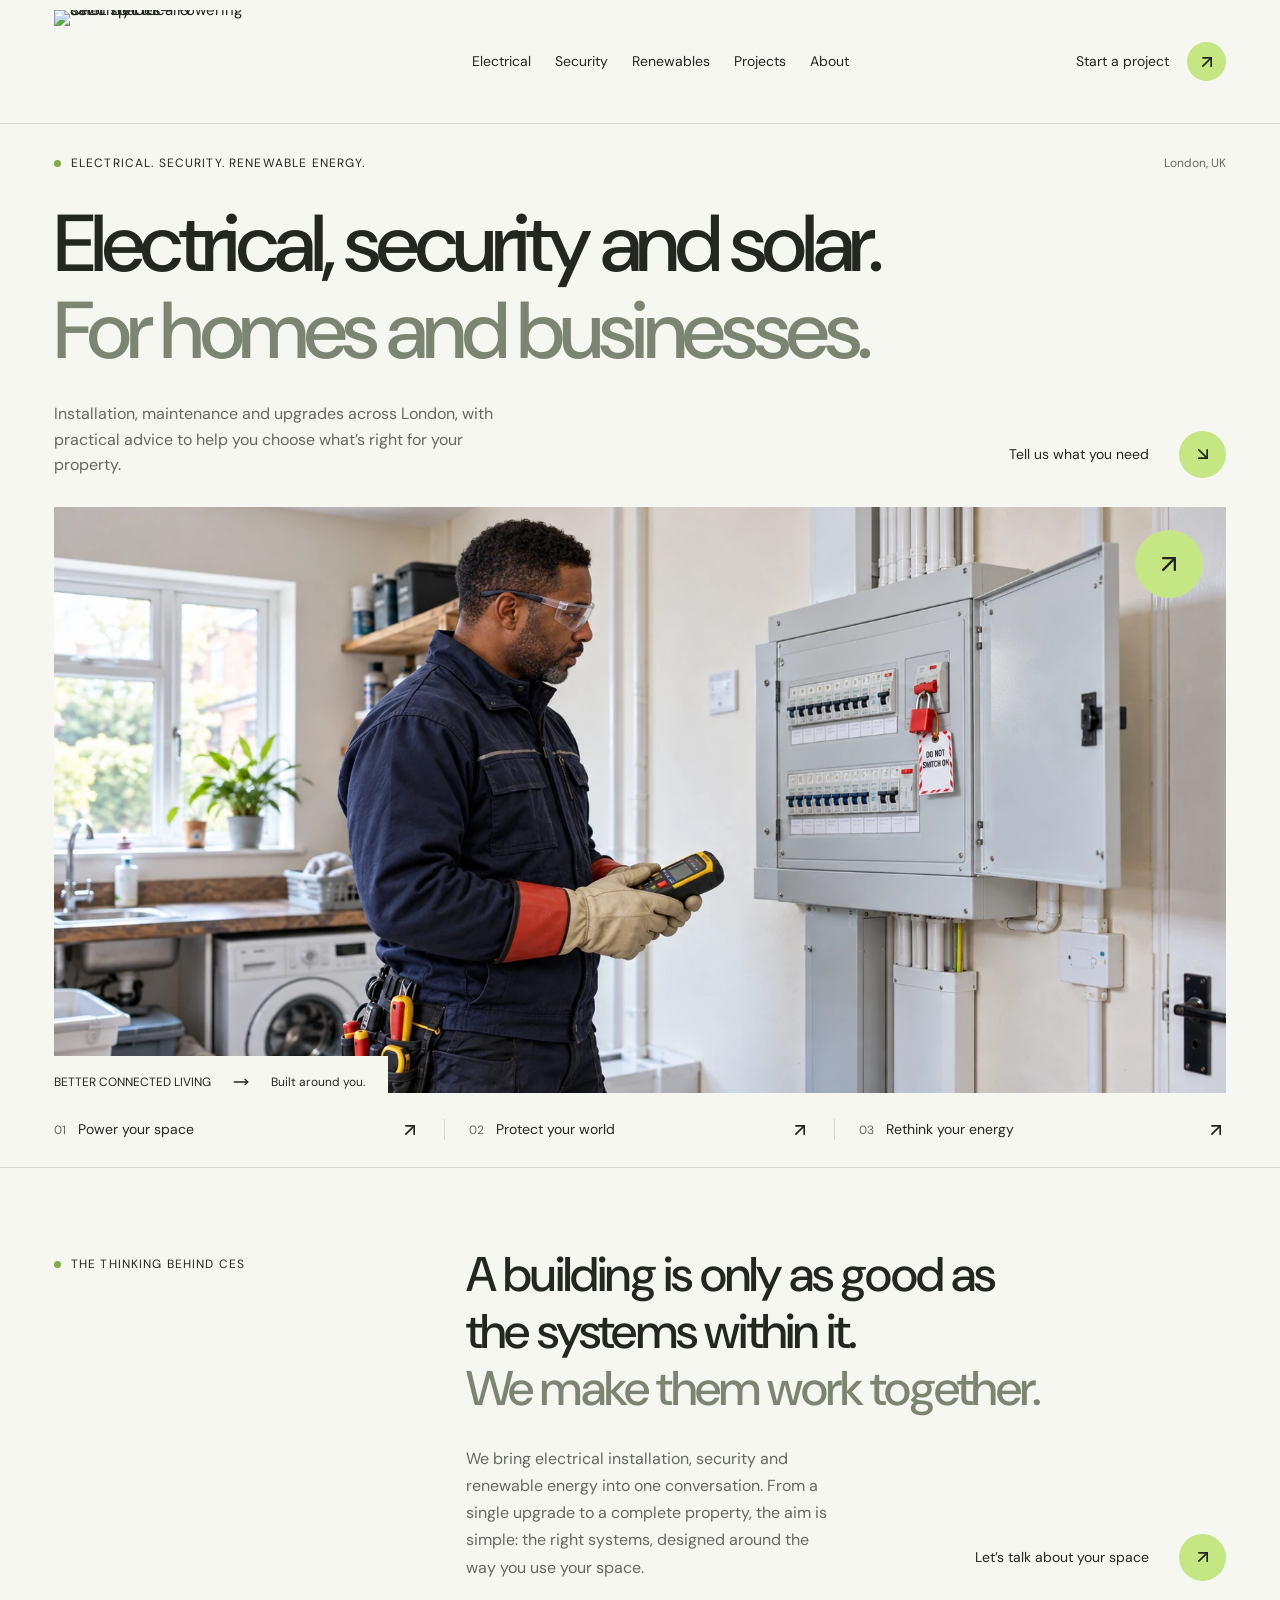
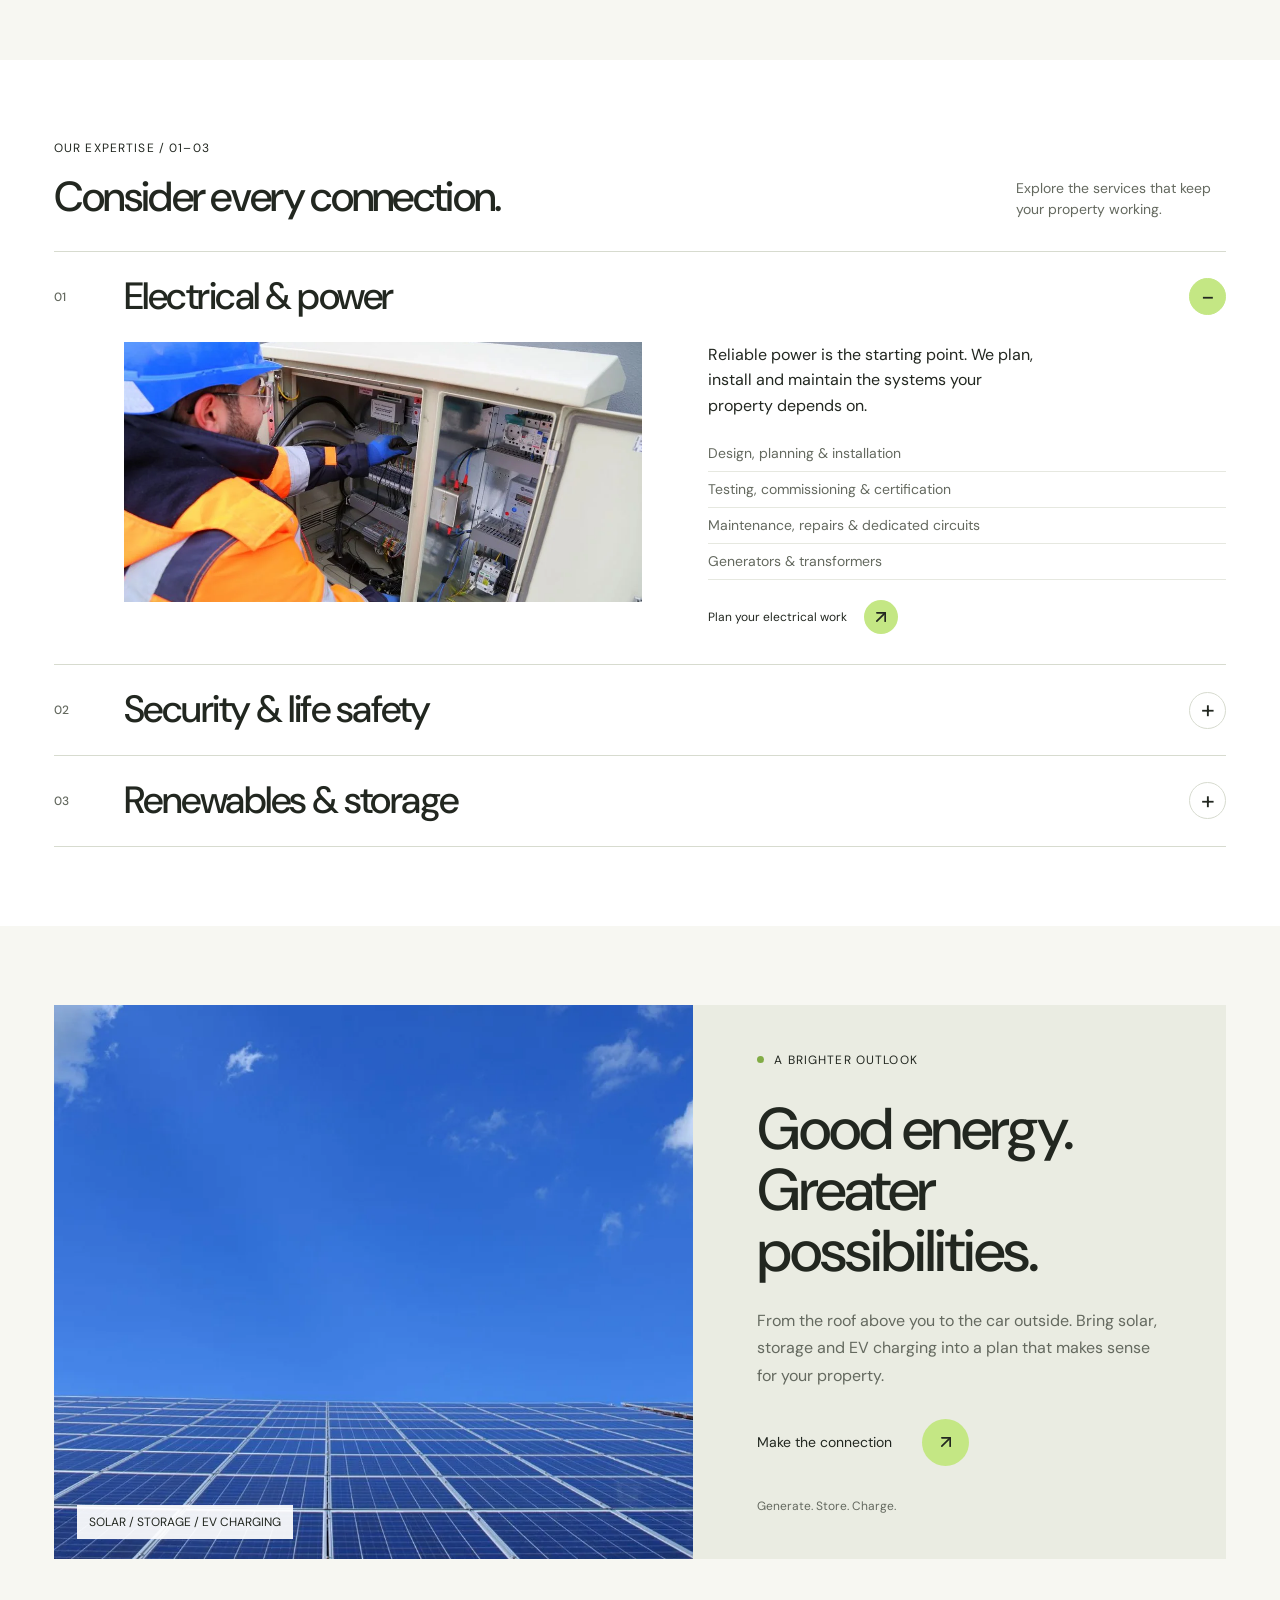
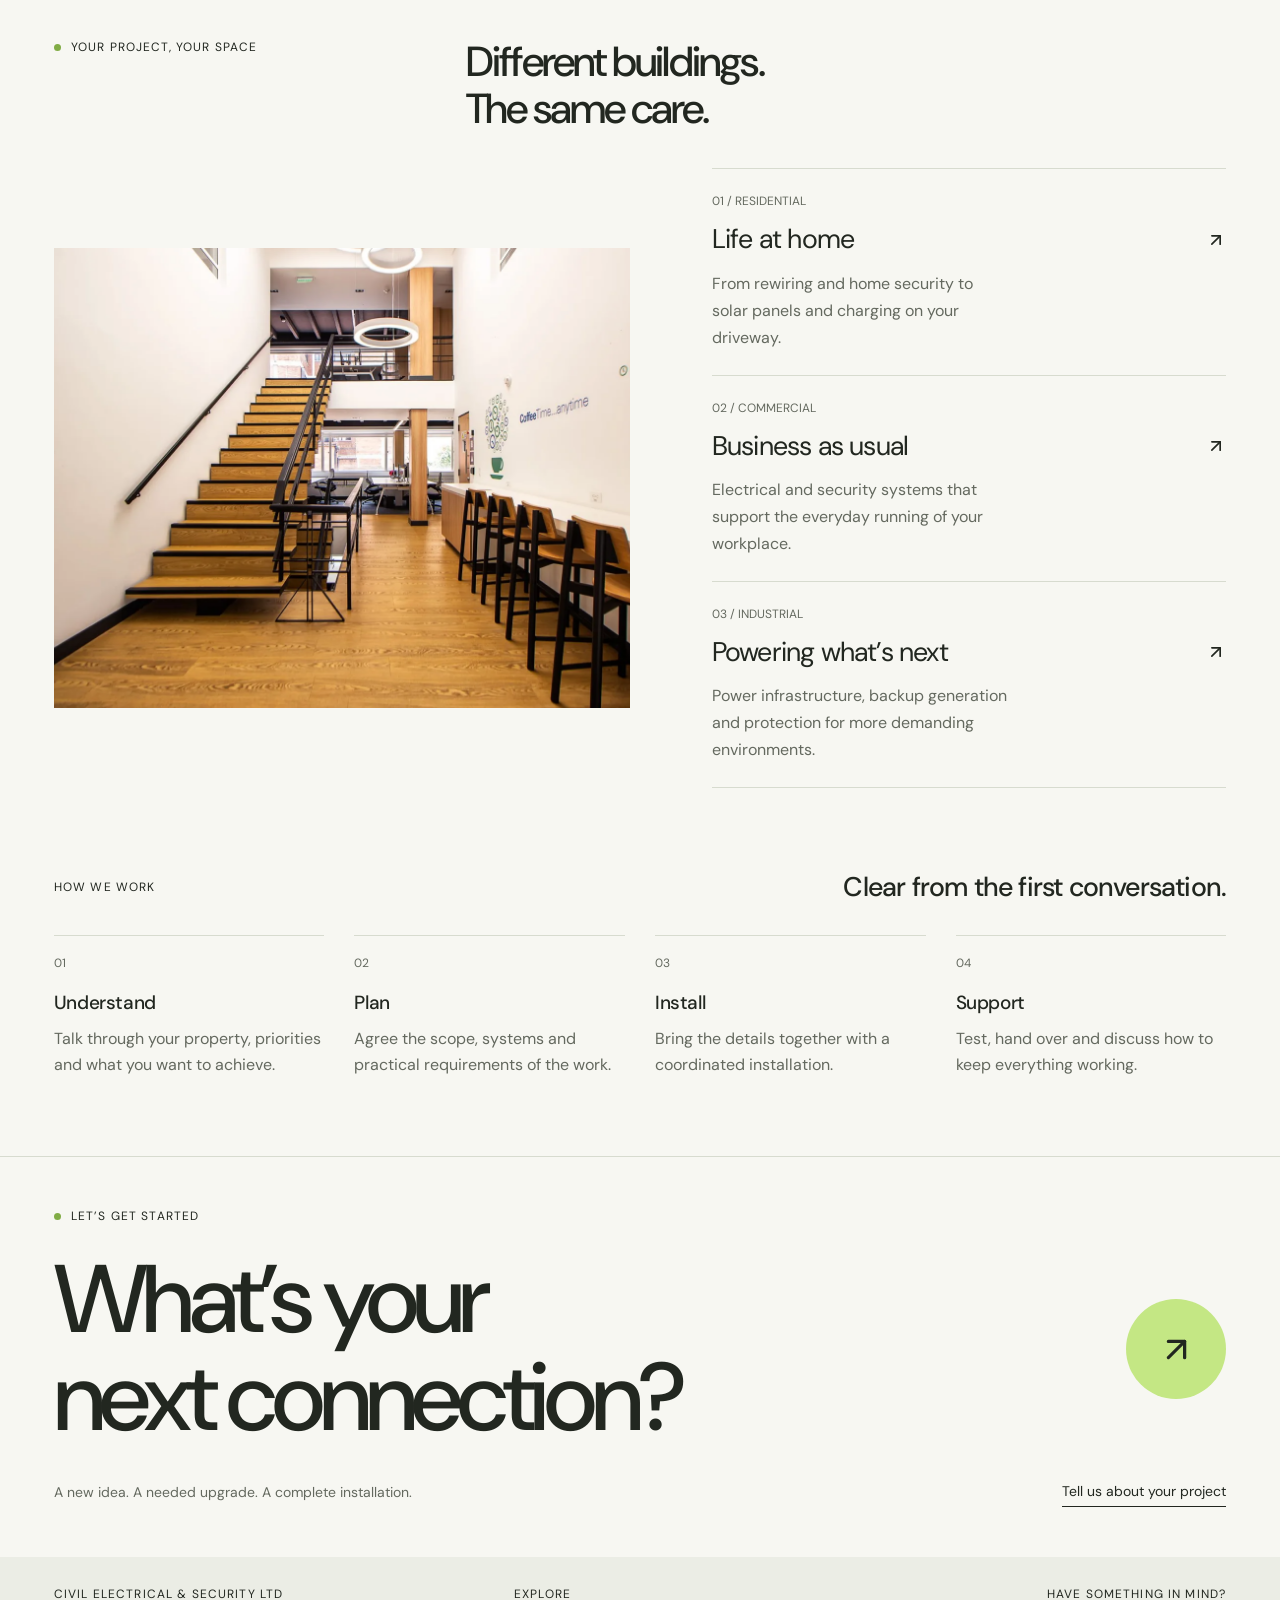
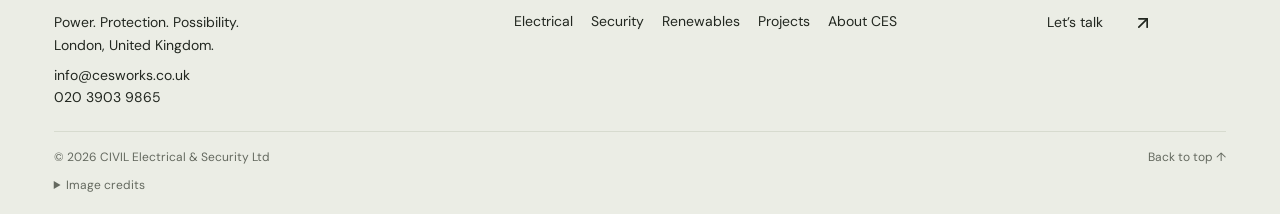
==== commit 8debe679: "Add files via upload" ====
--- a/public/index.html
+++ b/public/index.html
@@ -1,2 +1,2 @@
 <!doctype html>
-<html lang="en-GB"><head><meta charset="utf-8"><meta name="viewport" content="width=device-width,initial-scale=1"><title>CES | Electrical, Security &amp; Renewable Energy</title><meta name="description" content="Electrical installation, security, solar, battery storage and EV charging for homes and businesses across London. Talk to CIVIL Electrical &amp; Security Ltd about your project."><link rel="icon" href="./favicon.svg" type="image/svg+xml"><link rel="stylesheet" href="./styles.css"><script defer src="./site.js"></script></head><body><link rel="preload" as="image" href="./images/electrician-hero.webp" fetchPriority="high"/><div id="ces-editorial"><a class="ce-skip" href="#ce-home">Skip to content</a><header class="ce-header ce-pad"><a class="ce-brand" href="#ce-home" aria-label="CES home"><span class="ce-wordmark">CES</span><span class="ce-brand-name">Electrical &amp;<br/>Security Solutions</span></a><nav class="ce-nav" aria-label="Main navigation"><a href="#ce-services" data-open="electrical">Electrical</a><a href="#ce-services" data-open="security">Security</a><a href="#ce-energy">Renewables</a><a href="#ce-spaces">Projects</a><a href="#ce-about">About</a></nav><a class="ce-header-cta" href="#ce-contact">Start a project <span class="ce-circle"><svg xmlns="http://www.w3.org/2000/svg" width="24" height="24" viewBox="0 0 24 24" fill="none" stroke="currentColor" stroke-width="2" stroke-linecap="round" stroke-linejoin="round" class="lucide lucide-arrow-up-right" aria-hidden="true"><path d="M7 7h10v10"></path><path d="M7 17 17 7"></path></svg></span></a><button class="ce-menu cursor-interaction" aria-label="Toggle navigation" aria-expanded="false" aria-controls="ce-mobile"><svg xmlns="http://www.w3.org/2000/svg" width="24" height="24" viewBox="0 0 24 24" fill="none" stroke="currentColor" stroke-width="2" stroke-linecap="round" stroke-linejoin="round" class="lucide lucide-menu" aria-hidden="true"><path d="M4 5h16"></path><path d="M4 12h16"></path><path d="M4 19h16"></path></svg></button></header><nav id="ce-mobile" class="ce-mobile ce-pad" aria-label="Mobile navigation" hidden=""><a href="#ce-services" data-open="electrical">Electrical</a><a href="#ce-services" data-open="security">Security</a><a href="#ce-energy">Renewables</a><a href="#ce-spaces">Projects</a><a href="#ce-about">About</a><a href="#ce-contact">Start a project</a></nav><main id="ce-home"><section class="ce-hero ce-pad"><div class="ce-hero-top"><span class="ce-kicker"><span class="ce-dot"></span>Electrical. Security. Renewable energy.</span><span class="ce-location">London, UK</span></div><h1>Electrical, security and solar.<br/><span>For homes and businesses.</span></h1><div class="ce-hero-bottom"><p>Installation, maintenance and upgrades across London, with practical advice to help you choose what’s right for your property.</p><a class="ce-link" href="#ce-contact">Tell us what you need <span class="ce-circle"><svg xmlns="http://www.w3.org/2000/svg" width="24" height="24" viewBox="0 0 24 24" fill="none" stroke="currentColor" stroke-width="2" stroke-linecap="round" stroke-linejoin="round" class="lucide lucide-arrow-down-right" aria-hidden="true"><path d="m7 7 10 10"></path><path d="M17 7v10H7"></path></svg></span></a></div><figure class="ce-hero-media"><img fetchPriority="high" src="./images/electrician-hero.webp" alt="Electrician wearing protective glasses and gloves inspecting an isolated electrical distribution board"/><a class="ce-image-corner" href="#ce-contact" aria-label="Start your project"><svg xmlns="http://www.w3.org/2000/svg" width="24" height="24" viewBox="0 0 24 24" fill="none" stroke="currentColor" stroke-width="2" stroke-linecap="round" stroke-linejoin="round" class="lucide lucide-arrow-up-right" aria-hidden="true"><path d="M7 7h10v10"></path><path d="M7 17 17 7"></path></svg></a><figcaption class="ce-image-note"><span>BETTER CONNECTED LIVING</span><svg xmlns="http://www.w3.org/2000/svg" width="24" height="24" viewBox="0 0 24 24" fill="none" stroke="currentColor" stroke-width="2" stroke-linecap="round" stroke-linejoin="round" class="lucide lucide-move-right" aria-hidden="true"><path d="M18 8L22 12L18 16"></path><path d="M2 12H22"></path></svg><span>Built around you.</span></figcaption></figure></section><div class="ce-stripe ce-pad"><a href="#ce-services" data-open="electrical"><span><small>01</small>Power your space</span><svg xmlns="http://www.w3.org/2000/svg" width="24" height="24" viewBox="0 0 24 24" fill="none" stroke="currentColor" stroke-width="2" stroke-linecap="round" stroke-linejoin="round" class="lucide lucide-arrow-up-right" aria-hidden="true"><path d="M7 7h10v10"></path><path d="M7 17 17 7"></path></svg></a><a href="#ce-services" data-open="security"><span><small>02</small>Protect your world</span><svg xmlns="http://www.w3.org/2000/svg" width="24" height="24" viewBox="0 0 24 24" fill="none" stroke="currentColor" stroke-width="2" stroke-linecap="round" stroke-linejoin="round" class="lucide lucide-arrow-up-right" aria-hidden="true"><path d="M7 7h10v10"></path><path d="M7 17 17 7"></path></svg></a><a href="#ce-energy"><span><small>03</small>Rethink your energy</span><svg xmlns="http://www.w3.org/2000/svg" width="24" height="24" viewBox="0 0 24 24" fill="none" stroke="currentColor" stroke-width="2" stroke-linecap="round" stroke-linejoin="round" class="lucide lucide-arrow-up-right" aria-hidden="true"><path d="M7 7h10v10"></path><path d="M7 17 17 7"></path></svg></a></div><section class="ce-intro ce-section ce-pad" id="ce-about"><span class="ce-kicker"><span class="ce-dot"></span>The thinking behind CES</span><div><h2>A building is only as good as<br/>the systems within it.<br/><span>We make them work together.</span></h2><div class="ce-intro-bottom"><p>We bring electrical installation, security and renewable energy into one conversation. From a single upgrade to a complete property, the aim is simple: the right systems, designed around the way you use your space.</p><a class="ce-link" href="#ce-contact">Let’s talk about your space <span class="ce-circle"><svg xmlns="http://www.w3.org/2000/svg" width="24" height="24" viewBox="0 0 24 24" fill="none" stroke="currentColor" stroke-width="2" stroke-linecap="round" stroke-linejoin="round" class="lucide lucide-arrow-up-right" aria-hidden="true"><path d="M7 7h10v10"></path><path d="M7 17 17 7"></path></svg></span></a></div></div></section><section class="ce-services ce-section ce-pad" id="ce-services"><div class="ce-service-heading"><div><span class="ce-kicker">Our expertise / 01–03</span><h2 style="margin-top:17px">Consider every connection.</h2></div><p>Explore the services that keep your property working.</p></div><article class="ce-service-item"><h3><button type="button" class="ce-service-toggle cursor-interaction" data-service="electrical" aria-expanded="true" aria-controls="ce-panel-electrical"><small>01</small><span>Electrical &amp; power</span><span class="ce-toggle-icon" aria-hidden="true">−</span></button></h3><div id="ce-panel-electrical" class="ce-service-body"><figure class="ce-service-picture"><img src="./images/electrical-installation.webp" alt="Electrician carrying out work on an electrical distribution panel" loading="lazy"/></figure><div><p>Reliable power is the starting point. We plan, install and maintain the systems your property depends on.</p><ul><li>Design, planning &amp; installation</li><li>Testing, commissioning &amp; certification</li><li>Maintenance, repairs &amp; dedicated circuits</li><li>Generators &amp; transformers</li></ul><a class="ce-link" href="#ce-contact" data-enquiry="electrical">Plan your electrical work <span class="ce-circle"><svg xmlns="http://www.w3.org/2000/svg" width="24" height="24" viewBox="0 0 24 24" fill="none" stroke="currentColor" stroke-width="2" stroke-linecap="round" stroke-linejoin="round" class="lucide lucide-arrow-up-right" aria-hidden="true"><path d="M7 7h10v10"></path><path d="M7 17 17 7"></path></svg></span></a></div></div></article><article class="ce-service-item"><h3><button type="button" class="ce-service-toggle cursor-interaction" data-service="security" aria-expanded="false" aria-controls="ce-panel-security"><small>02</small><span>Security &amp; life safety</span><span class="ce-toggle-icon" aria-hidden="true">+</span></button></h3><div id="ce-panel-security" class="ce-service-body" hidden=""><figure class="ce-service-picture ce-security"><img src="./images/security-camera.webp" alt="Wall-mounted surveillance camera" loading="lazy"/></figure><div><p>Protect the people and places that matter, with security systems planned as part of the whole building.</p><ul><li>CCTV &amp; surveillance systems</li><li>Access control &amp; intruder alarms</li><li>Fire alarms &amp; emergency lighting</li><li>Integrated smart security networks</li></ul><a class="ce-link" href="#ce-contact" data-enquiry="security">Talk about protection <span class="ce-circle"><svg xmlns="http://www.w3.org/2000/svg" width="24" height="24" viewBox="0 0 24 24" fill="none" stroke="currentColor" stroke-width="2" stroke-linecap="round" stroke-linejoin="round" class="lucide lucide-arrow-up-right" aria-hidden="true"><path d="M7 7h10v10"></path><path d="M7 17 17 7"></path></svg></span></a></div></div></article><article class="ce-service-item"><h3><button type="button" class="ce-service-toggle cursor-interaction" data-service="renewables" aria-expanded="false" aria-controls="ce-panel-renewables"><small>03</small><span>Renewables &amp; storage</span><span class="ce-toggle-icon" aria-hidden="true">+</span></button></h3><div id="ce-panel-renewables" class="ce-service-body" hidden=""><figure class="ce-service-picture"><img src="./images/solar-building.webp" alt="Solar panels integrated into a building roof in daylight" loading="lazy"/></figure><div><p>Make energy part of your property’s future. Generate it, store it and use it where it matters.</p><ul><li>Solar photovoltaic systems</li><li>Heat pumps</li><li>Battery storage &amp; inverters</li><li>EV charger supply &amp; installation</li><li>Power planning &amp; system integration</li></ul><a class="ce-link" href="#ce-contact" data-enquiry="renewables">Explore your energy options <span class="ce-circle"><svg xmlns="http://www.w3.org/2000/svg" width="24" height="24" viewBox="0 0 24 24" fill="none" stroke="currentColor" stroke-width="2" stroke-linecap="round" stroke-linejoin="round" class="lucide lucide-arrow-up-right" aria-hidden="true"><path d="M7 7h10v10"></path><path d="M7 17 17 7"></path></svg></span></a></div></div></article></section><section class="ce-section"><div class="ce-energy" id="ce-energy"><figure class="ce-energy-photo"><img src="./images/solar-daylight.webp" alt="Blue solar panels beneath a bright sky" loading="lazy"/><span>SOLAR / STORAGE / EV CHARGING</span></figure><div class="ce-energy-content"><span class="ce-kicker"><span class="ce-dot"></span>A brighter outlook</span><h2>Good energy.<br/>Greater<br/>possibilities.</h2><p>From the roof above you to the car outside. Bring solar, storage and EV charging into a plan that makes sense for your property.</p><a class="ce-link" href="#ce-contact" data-enquiry="renewables">Make the connection <span class="ce-circle"><svg xmlns="http://www.w3.org/2000/svg" width="24" height="24" viewBox="0 0 24 24" fill="none" stroke="currentColor" stroke-width="2" stroke-linecap="round" stroke-linejoin="round" class="lucide lucide-arrow-up-right" aria-hidden="true"><path d="M7 7h10v10"></path><path d="M7 17 17 7"></path></svg></span></a><div class="ce-energy-tags">Generate. Store. Charge.</div></div></div></section><section class="ce-section ce-pad" id="ce-spaces" style="padding-top:0"><div class="ce-spaces-head"><span class="ce-kicker"><span class="ce-dot"></span>Your project, your space</span><h2>Different buildings.<br/>The same care.</h2></div><div class="ce-spaces-grid"><figure class="ce-interior"><img src="./images/workplace.webp" alt="Light-filled workplace with integrated lighting and open interiors" loading="lazy"/></figure><div><div class="ce-space"><small>01 / RESIDENTIAL</small><a href="#ce-contact" data-property="residential">Life at home <svg xmlns="http://www.w3.org/2000/svg" width="24" height="24" viewBox="0 0 24 24" fill="none" stroke="currentColor" stroke-width="2" stroke-linecap="round" stroke-linejoin="round" class="lucide lucide-arrow-up-right" aria-hidden="true"><path d="M7 7h10v10"></path><path d="M7 17 17 7"></path></svg></a><p>From rewiring and home security to solar panels and charging on your driveway.</p></div><div class="ce-space"><small>02 / COMMERCIAL</small><a href="#ce-contact" data-property="commercial">Business as usual <svg xmlns="http://www.w3.org/2000/svg" width="24" height="24" viewBox="0 0 24 24" fill="none" stroke="currentColor" stroke-width="2" stroke-linecap="round" stroke-linejoin="round" class="lucide lucide-arrow-up-right" aria-hidden="true"><path d="M7 7h10v10"></path><path d="M7 17 17 7"></path></svg></a><p>Electrical and security systems that support the everyday running of your workplace.</p></div><div class="ce-space"><small>03 / INDUSTRIAL</small><a href="#ce-contact" data-property="industrial">Powering what’s next <svg xmlns="http://www.w3.org/2000/svg" width="24" height="24" viewBox="0 0 24 24" fill="none" stroke="currentColor" stroke-width="2" stroke-linecap="round" stroke-linejoin="round" class="lucide lucide-arrow-up-right" aria-hidden="true"><path d="M7 7h10v10"></path><path d="M7 17 17 7"></path></svg></a><p>Power infrastructure, backup generation and protection for more demanding environments.</p></div></div></div></section><section class="ce-process ce-section ce-pad"><div class="ce-process-title"><span class="ce-kicker">How we work</span><h2>Clear from the first conversation.</h2></div><div class="ce-steps"><div class="ce-step"><small>01</small><h3>Understand</h3><p>Talk through your property, priorities and what you want to achieve.</p></div><div class="ce-step"><small>02</small><h3>Plan</h3><p>Agree the scope, systems and practical requirements of the work.</p></div><div class="ce-step"><small>03</small><h3>Install</h3><p>Bring the details together with a coordinated installation.</p></div><div class="ce-step"><small>04</small><h3>Support</h3><p>Test, hand over and discuss how to keep everything working.</p></div></div></section><section class="ce-contact ce-pad" id="ce-contact"><span class="ce-kicker"><span class="ce-dot"></span>Let’s get started</span><div class="ce-contact-heading"><h2>What’s your<br/>next connection?</h2><button class="ce-start cursor-interaction" type="button" aria-label="Open project enquiry" aria-controls="ce-enquiry" aria-expanded="false"><svg xmlns="http://www.w3.org/2000/svg" width="24" height="24" viewBox="0 0 24 24" fill="none" stroke="currentColor" stroke-width="2" stroke-linecap="round" stroke-linejoin="round" class="lucide lucide-arrow-up-right" aria-hidden="true"><path d="M7 7h10v10"></path><path d="M7 17 17 7"></path></svg></button></div><div class="ce-contact-bottom"><p>A new idea. A needed upgrade. A complete installation.</p><button type="button" class="ce-open-form cursor-interaction" aria-controls="ce-enquiry" aria-expanded="false">Tell us about your project</button></div><div class="ce-form-wrap" id="ce-enquiry" hidden=""><form id="enquiry-form" class="enquiry-form"><label class="field">Your name<input required="" maxLength="100" autoComplete="name" placeholder="Full name" name="name"/></label><label class="field">Email address<input type="email" required="" maxLength="200" autoComplete="email" placeholder="you@example.com" name="email"/></label><label class="field">Phone number (optional)<input type="tel" maxLength="35" autoComplete="tel" placeholder="Optional" name="phone"/></label><label class="field">Project postcode<input required="" maxLength="15" autoComplete="postal-code" placeholder="e.g. W1A 1AA" name="postcode"/></label><label class="field">What can we help with?<select name="service" required=""><option value="" disabled="" selected="">Choose a service</option><option value="electrical">Electrical &amp; power</option><option value="security">Security &amp; life safety</option><option value="renewables">Renewable energy &amp; storage</option><option value="multiple">More than one service</option></select></label><label class="field">Property type<select name="customer" required=""><option value="" disabled="" selected="">Choose property type</option><option value="residential">Residential</option><option value="commercial">Commercial</option><option value="industrial">Industrial</option><option value="other">Other / not sure</option></select></label><label class="field full">Tell us about your project<textarea name="message" required="" minLength="10" maxLength="4000" placeholder="What do you need, and when are you hoping to get started?"></textarea></label><label class="honeypot" aria-hidden="true">Website<input tabindex="-1" autoComplete="off" name="website"/></label><p class="form-privacy full">Your details will be stored with your enquiry so CES can review your project. Only share information you are comfortable providing for this purpose.</p><p id="form-error" class="form-error full" role="alert" hidden=""></p><button type="submit" class="button submit-button full">Send project enquiry<svg xmlns="http://www.w3.org/2000/svg" width="24" height="24" viewBox="0 0 24 24" fill="none" stroke="currentColor" stroke-width="2" stroke-linecap="round" stroke-linejoin="round" class="lucide lucide-arrow-up-right" aria-hidden="true"><path d="M7 7h10v10"></path><path d="M7 17 17 7"></path></svg></button></form><div id="form-success" class="form-success" role="status" hidden=""><h3>Your enquiry is saved.</h3><p>Thank you for sharing your project details.</p><p>Reference: <strong id="enquiry-reference"></strong></p><button class="button" id="new-enquiry" type="button">Start another enquiry<svg xmlns="http://www.w3.org/2000/svg" width="24" height="24" viewBox="0 0 24 24" fill="none" stroke="currentColor" stroke-width="2" stroke-linecap="round" stroke-linejoin="round" class="lucide lucide-arrow-up-right" aria-hidden="true"><path d="M7 7h10v10"></path><path d="M7 17 17 7"></path></svg></button></div></div></section></main><footer class="ce-footer ce-pad"><div class="ce-footer-main"><div><span class="ce-kicker">CIVIL Electrical &amp; Security Ltd</span><p>Power. Protection. Possibility.<br/>London, United Kingdom.</p><p style="margin-top:8px"><a href="mailto:info@cesworks.co.uk">info@cesworks.co.uk</a><br/><a href="tel:+442039039865">020 3903 9865</a></p></div><div><span class="ce-kicker">Explore</span><nav class="ce-footer-links" aria-label="Footer navigation"><a href="#ce-services" data-open="electrical">Electrical</a><a href="#ce-services" data-open="security">Security</a><a href="#ce-energy">Renewables</a><a href="#ce-spaces">Projects</a><a href="#ce-about">About CES</a></nav></div><div><span class="ce-kicker">Have something in mind?</span><a class="ce-link" href="#ce-contact">Let’s talk <svg xmlns="http://www.w3.org/2000/svg" width="24" height="24" viewBox="0 0 24 24" fill="none" stroke="currentColor" stroke-width="2" stroke-linecap="round" stroke-linejoin="round" class="lucide lucide-arrow-up-right" aria-hidden="true"><path d="M7 7h10v10"></path><path d="M7 17 17 7"></path></svg></a></div></div><div class="ce-footer-bottom"><span>© 2026 CIVIL Electrical &amp; Security Ltd</span><a href="#ce-home">Back to top ↑</a></div><details class="ce-credits"><summary>Image credits</summary><p>Images illustrate service applications and are not presented as completed CES work. Hero: original commissioned illustration. Stock photography: <a href="https://www.pexels.com/photo/electrician-by-fuse-box-17842832/" target="_blank" rel="noopener">Electrical: Fatih Yurtman</a>; <a href="https://www.pexels.com/photo/white-surveillance-camera-3205737/" target="_blank" rel="noopener">Security: cottonbro studio</a>; <a href="https://www.pexels.com/photo/blue-solar-panels-under-sunny-sky-371900/" target="_blank" rel="noopener">Solar panels</a>; <a href="https://www.pexels.com/photo/modern-building-with-solar-panels-under-clear-sky-37615218/" target="_blank" rel="noopener">Solar building</a>; <a href="https://www.pexels.com/photo/contemporary-office-space-8476467/" target="_blank" rel="noopener">Interior: Gustavo Galeano Maz</a>. All via Pexels.</p></details></footer></div><noscript><p style="padding:20px">Please enable JavaScript to use the navigation menu and enquiry form.</p></noscript></body></html>
+<html lang="en-GB"><head><meta charset="utf-8"><meta name="viewport" content="width=device-width,initial-scale=1"><title>CES | Electrical, Security &amp; Renewable Energy</title><meta name="description" content="Electrical installation, security, solar, battery storage and EV charging for homes and businesses across London. Talk to CIVIL Electrical &amp; Security Ltd about your project."><link rel="icon" href="./favicon.svg" type="image/svg+xml"><link rel="stylesheet" href="./styles.css?v=civil-logo-20261016"><script defer src="./site.js"></script></head><body><link rel="preload" as="image" href="./images/electrician-hero.webp" fetchPriority="high"/><div id="ces-editorial"><a class="ce-skip" href="#ce-home">Skip to content</a><header class="ce-header ce-pad"><a class="ce-brand" href="#ce-home" aria-label="CIVIL Electrical &amp; Security Ltd home"><img class="ce-brand-logo" src="./images/civil-logo.svg" alt="CIVIL Electrical &amp; Security Ltd — Powering safer spaces" width="1141" height="616"/></a><nav class="ce-nav" aria-label="Main navigation"><a href="#ce-services" data-open="electrical">Electrical</a><a href="#ce-services" data-open="security">Security</a><a href="#ce-energy">Renewables</a><a href="#ce-spaces">Projects</a><a href="#ce-about">About</a></nav><a class="ce-header-cta" href="#ce-contact">Start a project <span class="ce-circle"><svg xmlns="http://www.w3.org/2000/svg" width="24" height="24" viewBox="0 0 24 24" fill="none" stroke="currentColor" stroke-width="2" stroke-linecap="round" stroke-linejoin="round" class="lucide lucide-arrow-up-right" aria-hidden="true"><path d="M7 7h10v10"></path><path d="M7 17 17 7"></path></svg></span></a><button class="ce-menu cursor-interaction" aria-label="Toggle navigation" aria-expanded="false" aria-controls="ce-mobile"><svg xmlns="http://www.w3.org/2000/svg" width="24" height="24" viewBox="0 0 24 24" fill="none" stroke="currentColor" stroke-width="2" stroke-linecap="round" stroke-linejoin="round" class="lucide lucide-menu" aria-hidden="true"><path d="M4 5h16"></path><path d="M4 12h16"></path><path d="M4 19h16"></path></svg></button></header><nav id="ce-mobile" class="ce-mobile ce-pad" aria-label="Mobile navigation" hidden=""><a href="#ce-services" data-open="electrical">Electrical</a><a href="#ce-services" data-open="security">Security</a><a href="#ce-energy">Renewables</a><a href="#ce-spaces">Projects</a><a href="#ce-about">About</a><a href="#ce-contact">Start a project</a></nav><main id="ce-home"><section class="ce-hero ce-pad"><div class="ce-hero-top"><span class="ce-kicker"><span class="ce-dot"></span>Electrical. Security. Renewable energy.</span><span class="ce-location">London, UK</span></div><h1>Electrical, security and solar.<br/><span>For homes and businesses.</span></h1><div class="ce-hero-bottom"><p>Installation, maintenance and upgrades across London, with practical advice to help you choose what’s right for your property.</p><a class="ce-link" href="#ce-contact">Tell us what you need <span class="ce-circle"><svg xmlns="http://www.w3.org/2000/svg" width="24" height="24" viewBox="0 0 24 24" fill="none" stroke="currentColor" stroke-width="2" stroke-linecap="round" stroke-linejoin="round" class="lucide lucide-arrow-down-right" aria-hidden="true"><path d="m7 7 10 10"></path><path d="M17 7v10H7"></path></svg></span></a></div><figure class="ce-hero-media"><img fetchPriority="high" src="./images/electrician-hero.webp" alt="Electrician wearing protective glasses and gloves inspecting an isolated electrical distribution board"/><a class="ce-image-corner" href="#ce-contact" aria-label="Start your project"><svg xmlns="http://www.w3.org/2000/svg" width="24" height="24" viewBox="0 0 24 24" fill="none" stroke="currentColor" stroke-width="2" stroke-linecap="round" stroke-linejoin="round" class="lucide lucide-arrow-up-right" aria-hidden="true"><path d="M7 7h10v10"></path><path d="M7 17 17 7"></path></svg></a><figcaption class="ce-image-note"><span>BETTER CONNECTED LIVING</span><svg xmlns="http://www.w3.org/2000/svg" width="24" height="24" viewBox="0 0 24 24" fill="none" stroke="currentColor" stroke-width="2" stroke-linecap="round" stroke-linejoin="round" class="lucide lucide-move-right" aria-hidden="true"><path d="M18 8L22 12L18 16"></path><path d="M2 12H22"></path></svg><span>Built around you.</span></figcaption></figure></section><div class="ce-stripe ce-pad"><a href="#ce-services" data-open="electrical"><span><small>01</small>Power your space</span><svg xmlns="http://www.w3.org/2000/svg" width="24" height="24" viewBox="0 0 24 24" fill="none" stroke="currentColor" stroke-width="2" stroke-linecap="round" stroke-linejoin="round" class="lucide lucide-arrow-up-right" aria-hidden="true"><path d="M7 7h10v10"></path><path d="M7 17 17 7"></path></svg></a><a href="#ce-services" data-open="security"><span><small>02</small>Protect your world</span><svg xmlns="http://www.w3.org/2000/svg" width="24" height="24" viewBox="0 0 24 24" fill="none" stroke="currentColor" stroke-width="2" stroke-linecap="round" stroke-linejoin="round" class="lucide lucide-arrow-up-right" aria-hidden="true"><path d="M7 7h10v10"></path><path d="M7 17 17 7"></path></svg></a><a href="#ce-energy"><span><small>03</small>Rethink your energy</span><svg xmlns="http://www.w3.org/2000/svg" width="24" height="24" viewBox="0 0 24 24" fill="none" stroke="currentColor" stroke-width="2" stroke-linecap="round" stroke-linejoin="round" class="lucide lucide-arrow-up-right" aria-hidden="true"><path d="M7 7h10v10"></path><path d="M7 17 17 7"></path></svg></a></div><section class="ce-intro ce-section ce-pad" id="ce-about"><span class="ce-kicker"><span class="ce-dot"></span>The thinking behind CES</span><div><h2>A building is only as good as<br/>the systems within it.<br/><span>We make them work together.</span></h2><div class="ce-intro-bottom"><p>We bring electrical installation, security and renewable energy into one conversation. From a single upgrade to a complete property, the aim is simple: the right systems, designed around the way you use your space.</p><a class="ce-link" href="#ce-contact">Let’s talk about your space <span class="ce-circle"><svg xmlns="http://www.w3.org/2000/svg" width="24" height="24" viewBox="0 0 24 24" fill="none" stroke="currentColor" stroke-width="2" stroke-linecap="round" stroke-linejoin="round" class="lucide lucide-arrow-up-right" aria-hidden="true"><path d="M7 7h10v10"></path><path d="M7 17 17 7"></path></svg></span></a></div></div></section><section class="ce-services ce-section ce-pad" id="ce-services"><div class="ce-service-heading"><div><span class="ce-kicker">Our expertise / 01–03</span><h2 style="margin-top:17px">Consider every connection.</h2></div><p>Explore the services that keep your property working.</p></div><article class="ce-service-item"><h3><button type="button" class="ce-service-toggle cursor-interaction" data-service="electrical" aria-expanded="true" aria-controls="ce-panel-electrical"><small>01</small><span>Electrical &amp; power</span><span class="ce-toggle-icon" aria-hidden="true">−</span></button></h3><div id="ce-panel-electrical" class="ce-service-body"><figure class="ce-service-picture"><img src="./images/electrical-installation.webp" alt="Electrician carrying out work on an electrical distribution panel" loading="lazy"/></figure><div><p>Reliable power is the starting point. We plan, install and maintain the systems your property depends on.</p><ul><li>Design, planning &amp; installation</li><li>Testing, commissioning &amp; certification</li><li>Maintenance, repairs &amp; dedicated circuits</li><li>Generators &amp; transformers</li></ul><a class="ce-link" href="#ce-contact" data-enquiry="electrical">Plan your electrical work <span class="ce-circle"><svg xmlns="http://www.w3.org/2000/svg" width="24" height="24" viewBox="0 0 24 24" fill="none" stroke="currentColor" stroke-width="2" stroke-linecap="round" stroke-linejoin="round" class="lucide lucide-arrow-up-right" aria-hidden="true"><path d="M7 7h10v10"></path><path d="M7 17 17 7"></path></svg></span></a></div></div></article><article class="ce-service-item"><h3><button type="button" class="ce-service-toggle cursor-interaction" data-service="security" aria-expanded="false" aria-controls="ce-panel-security"><small>02</small><span>Security &amp; life safety</span><span class="ce-toggle-icon" aria-hidden="true">+</span></button></h3><div id="ce-panel-security" class="ce-service-body" hidden=""><figure class="ce-service-picture ce-security"><img src="./images/security-camera.webp" alt="Wall-mounted surveillance camera" loading="lazy"/></figure><div><p>Protect the people and places that matter, with security systems planned as part of the whole building.</p><ul><li>CCTV &amp; surveillance systems</li><li>Access control &amp; intruder alarms</li><li>Fire alarms &amp; emergency lighting</li><li>Integrated smart security networks</li></ul><a class="ce-link" href="#ce-contact" data-enquiry="security">Talk about protection <span class="ce-circle"><svg xmlns="http://www.w3.org/2000/svg" width="24" height="24" viewBox="0 0 24 24" fill="none" stroke="currentColor" stroke-width="2" stroke-linecap="round" stroke-linejoin="round" class="lucide lucide-arrow-up-right" aria-hidden="true"><path d="M7 7h10v10"></path><path d="M7 17 17 7"></path></svg></span></a></div></div></article><article class="ce-service-item"><h3><button type="button" class="ce-service-toggle cursor-interaction" data-service="renewables" aria-expanded="false" aria-controls="ce-panel-renewables"><small>03</small><span>Renewables &amp; storage</span><span class="ce-toggle-icon" aria-hidden="true">+</span></button></h3><div id="ce-panel-renewables" class="ce-service-body" hidden=""><figure class="ce-service-picture"><img src="./images/solar-building.webp" alt="Solar panels integrated into a building roof in daylight" loading="lazy"/></figure><div><p>Make energy part of your property’s future. Generate it, store it and use it where it matters.</p><ul><li>Solar photovoltaic systems</li><li>Heat pumps</li><li>Battery storage &amp; inverters</li><li>EV charger supply &amp; installation</li><li>Power planning &amp; system integration</li></ul><a class="ce-link" href="#ce-contact" data-enquiry="renewables">Explore your energy options <span class="ce-circle"><svg xmlns="http://www.w3.org/2000/svg" width="24" height="24" viewBox="0 0 24 24" fill="none" stroke="currentColor" stroke-width="2" stroke-linecap="round" stroke-linejoin="round" class="lucide lucide-arrow-up-right" aria-hidden="true"><path d="M7 7h10v10"></path><path d="M7 17 17 7"></path></svg></span></a></div></div></article></section><section class="ce-section"><div class="ce-energy" id="ce-energy"><figure class="ce-energy-photo"><img src="./images/solar-daylight.webp" alt="Blue solar panels beneath a bright sky" loading="lazy"/><span>SOLAR / STORAGE / EV CHARGING</span></figure><div class="ce-energy-content"><span class="ce-kicker"><span class="ce-dot"></span>A brighter outlook</span><h2>Good energy.<br/>Greater<br/>possibilities.</h2><p>From the roof above you to the car outside. Bring solar, storage and EV charging into a plan that makes sense for your property.</p><a class="ce-link" href="#ce-contact" data-enquiry="renewables">Make the connection <span class="ce-circle"><svg xmlns="http://www.w3.org/2000/svg" width="24" height="24" viewBox="0 0 24 24" fill="none" stroke="currentColor" stroke-width="2" stroke-linecap="round" stroke-linejoin="round" class="lucide lucide-arrow-up-right" aria-hidden="true"><path d="M7 7h10v10"></path><path d="M7 17 17 7"></path></svg></span></a><div class="ce-energy-tags">Generate. Store. Charge.</div></div></div></section><section class="ce-section ce-pad" id="ce-spaces" style="padding-top:0"><div class="ce-spaces-head"><span class="ce-kicker"><span class="ce-dot"></span>Your project, your space</span><h2>Different buildings.<br/>The same care.</h2></div><div class="ce-spaces-grid"><figure class="ce-interior"><img src="./images/workplace.webp" alt="Light-filled workplace with integrated lighting and open interiors" loading="lazy"/></figure><div><div class="ce-space"><small>01 / RESIDENTIAL</small><a href="#ce-contact" data-property="residential">Life at home <svg xmlns="http://www.w3.org/2000/svg" width="24" height="24" viewBox="0 0 24 24" fill="none" stroke="currentColor" stroke-width="2" stroke-linecap="round" stroke-linejoin="round" class="lucide lucide-arrow-up-right" aria-hidden="true"><path d="M7 7h10v10"></path><path d="M7 17 17 7"></path></svg></a><p>From rewiring and home security to solar panels and charging on your driveway.</p></div><div class="ce-space"><small>02 / COMMERCIAL</small><a href="#ce-contact" data-property="commercial">Business as usual <svg xmlns="http://www.w3.org/2000/svg" width="24" height="24" viewBox="0 0 24 24" fill="none" stroke="currentColor" stroke-width="2" stroke-linecap="round" stroke-linejoin="round" class="lucide lucide-arrow-up-right" aria-hidden="true"><path d="M7 7h10v10"></path><path d="M7 17 17 7"></path></svg></a><p>Electrical and security systems that support the everyday running of your workplace.</p></div><div class="ce-space"><small>03 / INDUSTRIAL</small><a href="#ce-contact" data-property="industrial">Powering what’s next <svg xmlns="http://www.w3.org/2000/svg" width="24" height="24" viewBox="0 0 24 24" fill="none" stroke="currentColor" stroke-width="2" stroke-linecap="round" stroke-linejoin="round" class="lucide lucide-arrow-up-right" aria-hidden="true"><path d="M7 7h10v10"></path><path d="M7 17 17 7"></path></svg></a><p>Power infrastructure, backup generation and protection for more demanding environments.</p></div></div></div></section><section class="ce-process ce-section ce-pad"><div class="ce-process-title"><span class="ce-kicker">How we work</span><h2>Clear from the first conversation.</h2></div><div class="ce-steps"><div class="ce-step"><small>01</small><h3>Understand</h3><p>Talk through your property, priorities and what you want to achieve.</p></div><div class="ce-step"><small>02</small><h3>Plan</h3><p>Agree the scope, systems and practical requirements of the work.</p></div><div class="ce-step"><small>03</small><h3>Install</h3><p>Bring the details together with a coordinated installation.</p></div><div class="ce-step"><small>04</small><h3>Support</h3><p>Test, hand over and discuss how to keep everything working.</p></div></div></section><section class="ce-contact ce-pad" id="ce-contact"><span class="ce-kicker"><span class="ce-dot"></span>Let’s get started</span><div class="ce-contact-heading"><h2>What’s your<br/>next connection?</h2><button class="ce-start cursor-interaction" type="button" aria-label="Open project enquiry" aria-controls="ce-enquiry" aria-expanded="false"><svg xmlns="http://www.w3.org/2000/svg" width="24" height="24" viewBox="0 0 24 24" fill="none" stroke="currentColor" stroke-width="2" stroke-linecap="round" stroke-linejoin="round" class="lucide lucide-arrow-up-right" aria-hidden="true"><path d="M7 7h10v10"></path><path d="M7 17 17 7"></path></svg></button></div><div class="ce-contact-bottom"><p>A new idea. A needed upgrade. A complete installation.</p><button type="button" class="ce-open-form cursor-interaction" aria-controls="ce-enquiry" aria-expanded="false">Tell us about your project</button></div><div class="ce-form-wrap" id="ce-enquiry" hidden=""><form id="enquiry-form" class="enquiry-form"><label class="field">Your name<input required="" maxLength="100" autoComplete="name" placeholder="Full name" name="name"/></label><label class="field">Email address<input type="email" required="" maxLength="200" autoComplete="email" placeholder="you@example.com" name="email"/></label><label class="field">Phone number (optional)<input type="tel" maxLength="35" autoComplete="tel" placeholder="Optional" name="phone"/></label><label class="field">Project postcode<input required="" maxLength="15" autoComplete="postal-code" placeholder="e.g. W1A 1AA" name="postcode"/></label><label class="field">What can we help with?<select name="service" required=""><option value="" disabled="" selected="">Choose a service</option><option value="electrical">Electrical &amp; power</option><option value="security">Security &amp; life safety</option><option value="renewables">Renewable energy &amp; storage</option><option value="multiple">More than one service</option></select></label><label class="field">Property type<select name="customer" required=""><option value="" disabled="" selected="">Choose property type</option><option value="residential">Residential</option><option value="commercial">Commercial</option><option value="industrial">Industrial</option><option value="other">Other / not sure</option></select></label><label class="field full">Tell us about your project<textarea name="message" required="" minLength="10" maxLength="4000" placeholder="What do you need, and when are you hoping to get started?"></textarea></label><label class="honeypot" aria-hidden="true">Website<input tabindex="-1" autoComplete="off" name="website"/></label><p class="form-privacy full">Your details will be stored with your enquiry so CES can review your project. Only share information you are comfortable providing for this purpose.</p><p id="form-error" class="form-error full" role="alert" hidden=""></p><button type="submit" class="button submit-button full">Send project enquiry<svg xmlns="http://www.w3.org/2000/svg" width="24" height="24" viewBox="0 0 24 24" fill="none" stroke="currentColor" stroke-width="2" stroke-linecap="round" stroke-linejoin="round" class="lucide lucide-arrow-up-right" aria-hidden="true"><path d="M7 7h10v10"></path><path d="M7 17 17 7"></path></svg></button></form><div id="form-success" class="form-success" role="status" hidden=""><h3>Your enquiry is saved.</h3><p>Thank you for sharing your project details.</p><p>Reference: <strong id="enquiry-reference"></strong></p><button class="button" id="new-enquiry" type="button">Start another enquiry<svg xmlns="http://www.w3.org/2000/svg" width="24" height="24" viewBox="0 0 24 24" fill="none" stroke="currentColor" stroke-width="2" stroke-linecap="round" stroke-linejoin="round" class="lucide lucide-arrow-up-right" aria-hidden="true"><path d="M7 7h10v10"></path><path d="M7 17 17 7"></path></svg></button></div></div></section></main><footer class="ce-footer ce-pad"><div class="ce-footer-main"><div><span class="ce-kicker">CIVIL Electrical &amp; Security Ltd</span><p>Power. Protection. Possibility.<br/>London, United Kingdom.</p><p style="margin-top:8px"><a href="mailto:info@cesworks.co.uk">info@cesworks.co.uk</a><br/><a href="tel:+442039039865">020 3903 9865</a></p></div><div><span class="ce-kicker">Explore</span><nav class="ce-footer-links" aria-label="Footer navigation"><a href="#ce-services" data-open="electrical">Electrical</a><a href="#ce-services" data-open="security">Security</a><a href="#ce-energy">Renewables</a><a href="#ce-spaces">Projects</a><a href="#ce-about">About CES</a></nav></div><div><span class="ce-kicker">Have something in mind?</span><a class="ce-link" href="#ce-contact">Let’s talk <svg xmlns="http://www.w3.org/2000/svg" width="24" height="24" viewBox="0 0 24 24" fill="none" stroke="currentColor" stroke-width="2" stroke-linecap="round" stroke-linejoin="round" class="lucide lucide-arrow-up-right" aria-hidden="true"><path d="M7 7h10v10"></path><path d="M7 17 17 7"></path></svg></a></div></div><div class="ce-footer-bottom"><span>© 2026 CIVIL Electrical &amp; Security Ltd</span><a href="#ce-home">Back to top ↑</a></div><details class="ce-credits"><summary>Image credits</summary><p>Images illustrate service applications and are not presented as completed CES work. Hero: original commissioned illustration. Stock photography: <a href="https://www.pexels.com/photo/electrician-by-fuse-box-17842832/" target="_blank" rel="noopener">Electrical: Fatih Yurtman</a>; <a href="https://www.pexels.com/photo/white-surveillance-camera-3205737/" target="_blank" rel="noopener">Security: cottonbro studio</a>; <a href="https://www.pexels.com/photo/blue-solar-panels-under-sunny-sky-371900/" target="_blank" rel="noopener">Solar panels</a>; <a href="https://www.pexels.com/photo/modern-building-with-solar-panels-under-clear-sky-37615218/" target="_blank" rel="noopener">Solar building</a>; <a href="https://www.pexels.com/photo/contemporary-office-space-8476467/" target="_blank" rel="noopener">Interior: Gustavo Galeano Maz</a>. All via Pexels.</p></details></footer></div><noscript><p style="padding:20px">Please enable JavaScript to use the navigation menu and enquiry form.</p></noscript></body></html>
--- a/public/styles.css
+++ b/public/styles.css
@@ -71,3 +71,19 @@
 }
 
 *,*::before,*::after{box-sizing:border-box}button,input,select,textarea{font:inherit}button{cursor:pointer}button:disabled{cursor:wait}html{line-height:1.5;-webkit-text-size-adjust:100%}body{margin:0}#ces-editorial .field select{border:1px solid var(--ce-line);background:#fff;border-radius:0;padding:12px;width:100%;font-size:16px;min-height:50px;color:var(--ce-ink)}#ces-editorial .field input:focus-visible,#ces-editorial .field select:focus-visible{outline:2px solid var(--ce-deep);outline-offset:3px}.sr-only{position:absolute;width:1px;height:1px;padding:0;margin:-1px;overflow:hidden;clip:rect(0,0,0,0);white-space:nowrap;border:0}
+
+/* Designer-supplied vector logo, cropped to the artwork with clear space. */
+#ces-editorial .ce-header{height:124px}
+#ces-editorial .ce-brand{flex:0 0 auto;gap:0;line-height:0}
+#ces-editorial .ce-brand-logo{display:block;width:190px;height:auto;object-fit:contain}
+#ces-editorial .ce-brand:focus-visible{outline:2px solid var(--ce-deep);outline-offset:5px}
+@media(max-width:980px){
+ #ces-editorial .ce-header{height:116px}
+ #ces-editorial .ce-nav,#ces-editorial .ce-header-cta{display:none}
+ #ces-editorial .ce-menu{display:flex}
+ #ces-editorial .ce-brand-logo{width:180px}
+}
+@media(max-width:620px){
+ #ces-editorial .ce-header{height:108px}
+ #ces-editorial .ce-brand-logo{width:166px}
+}
